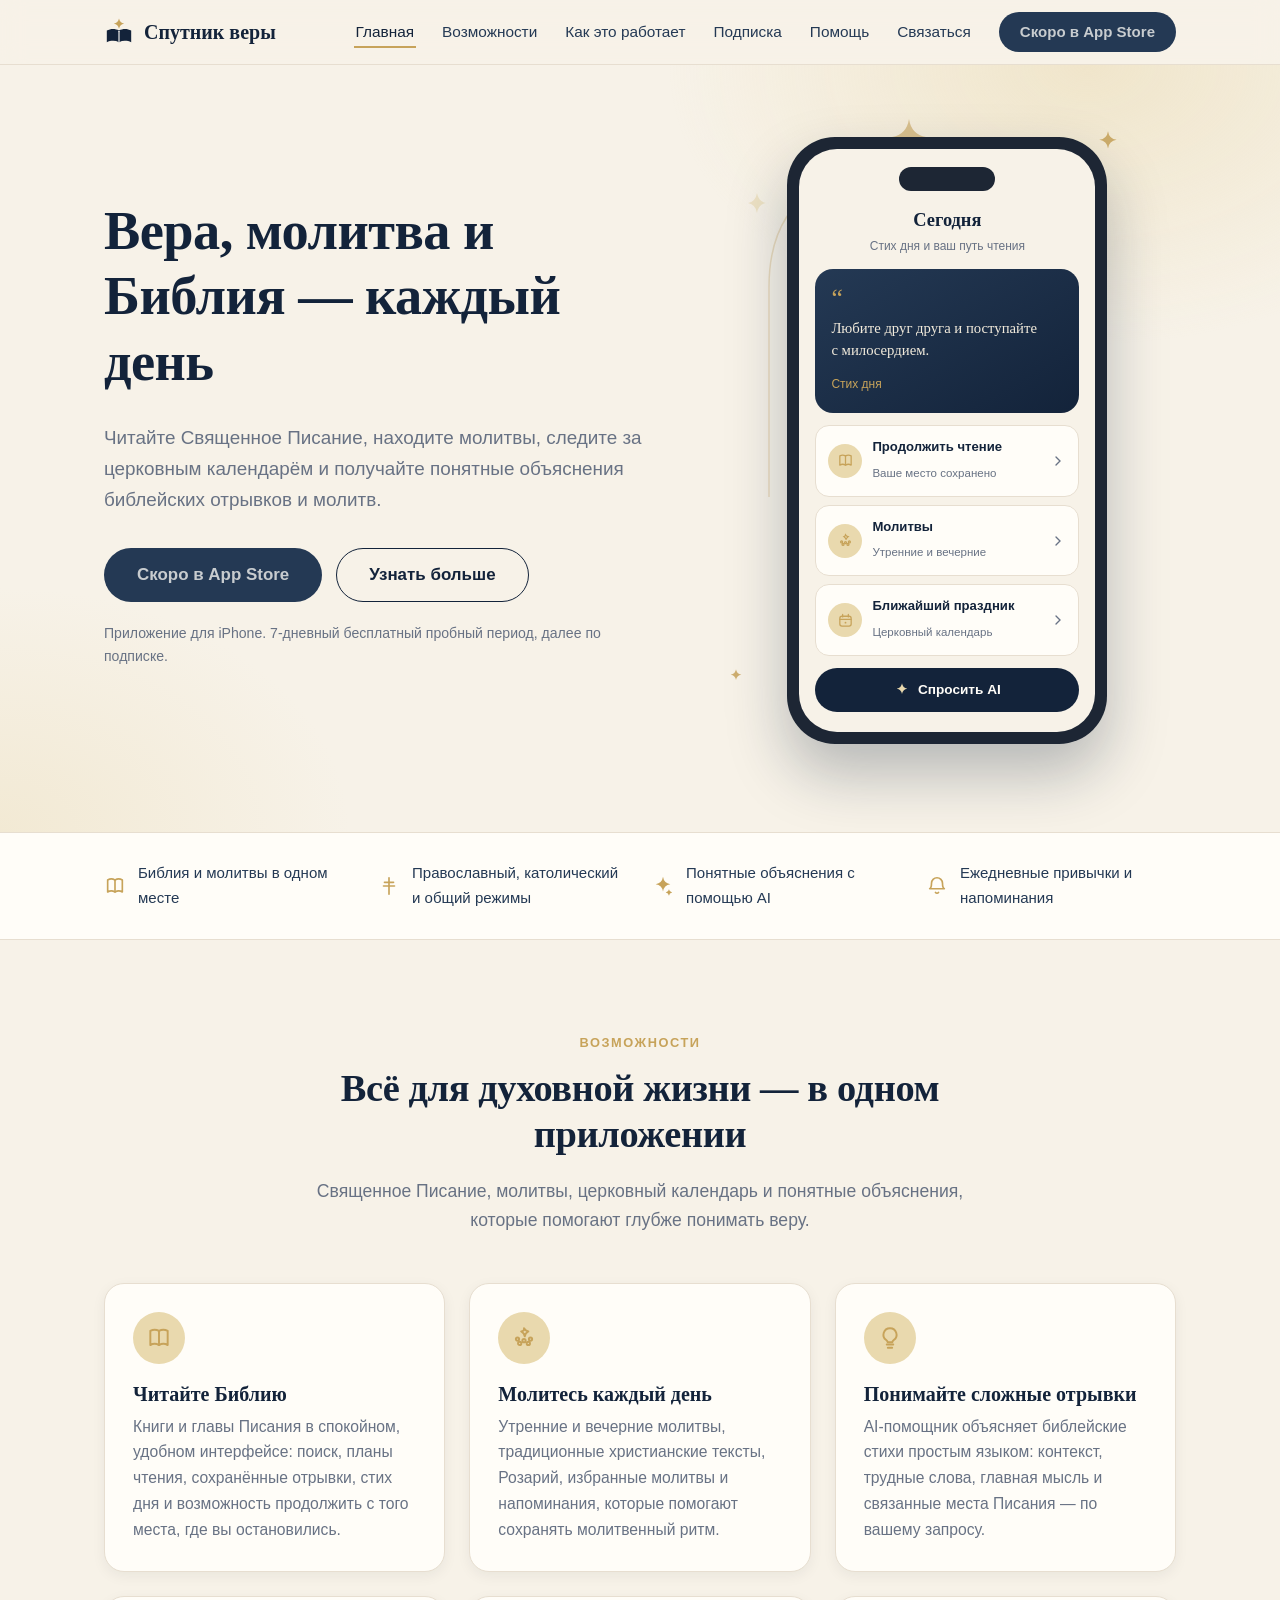
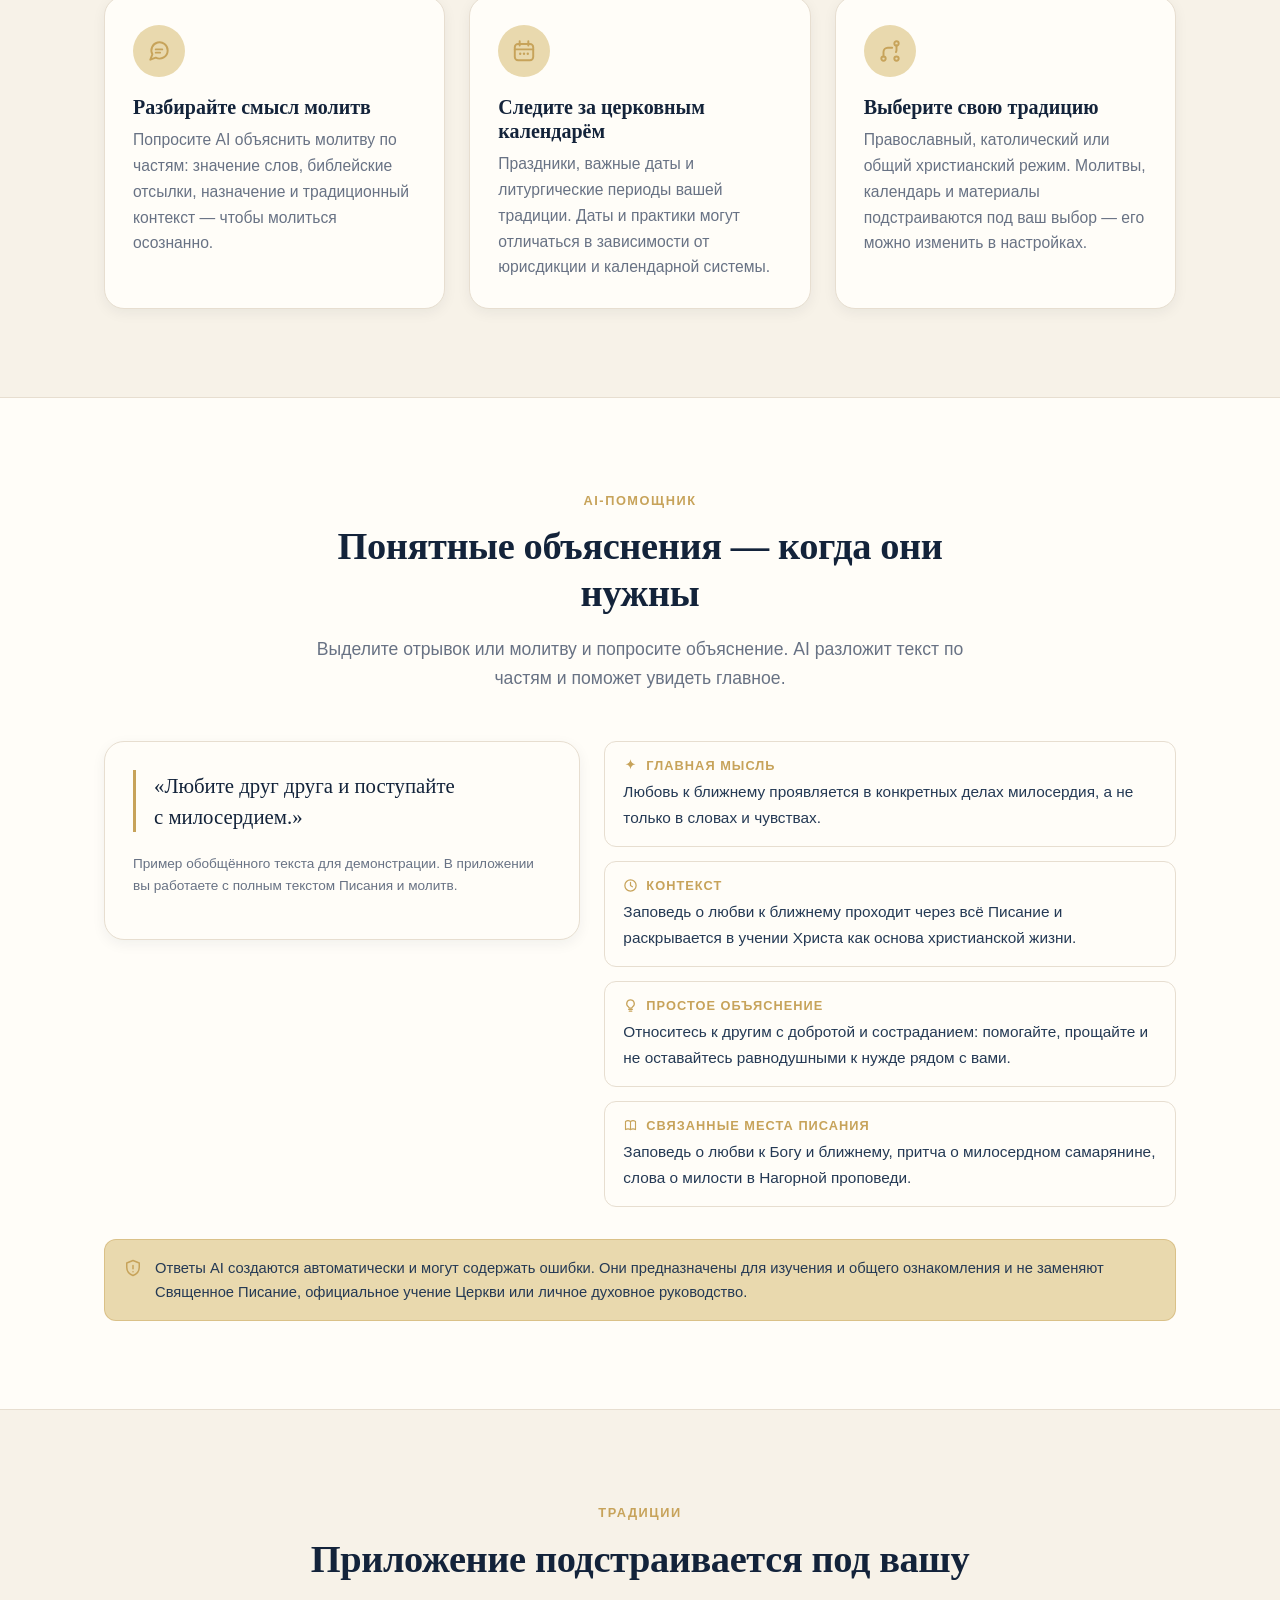
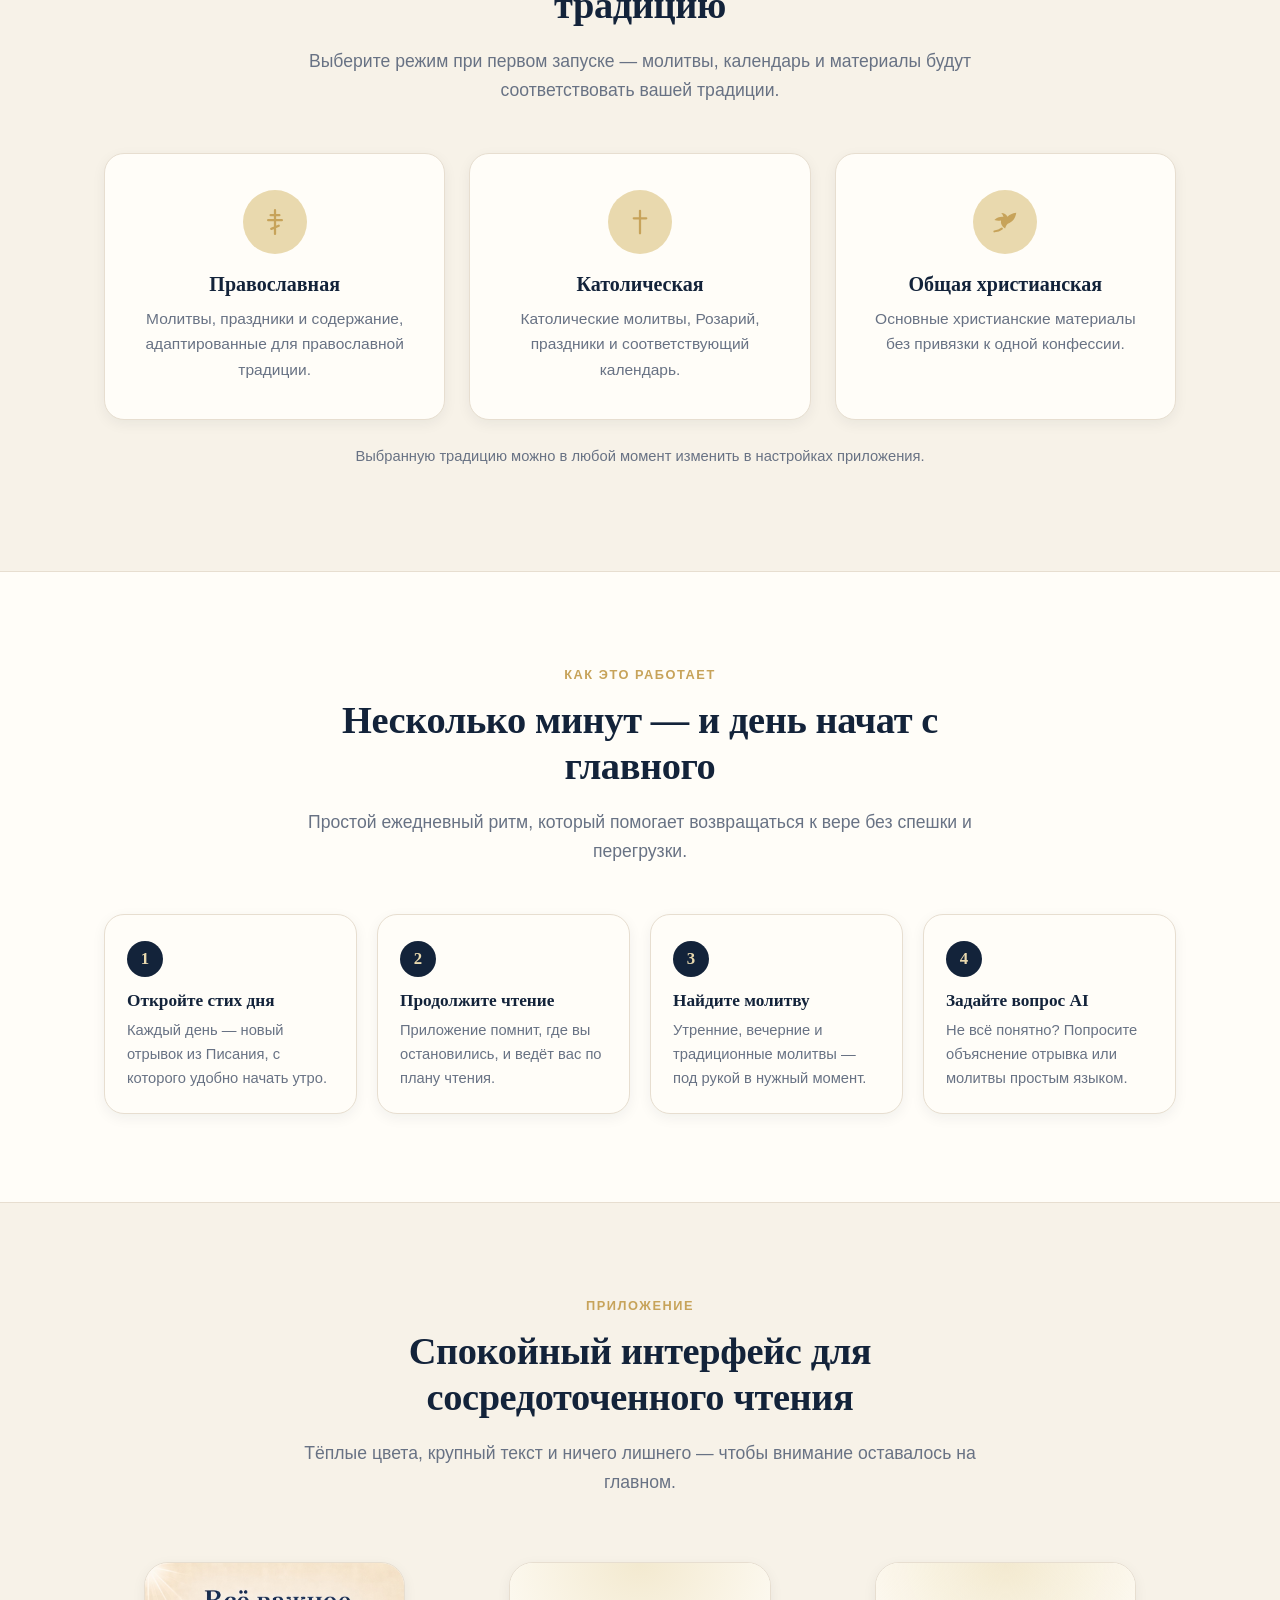
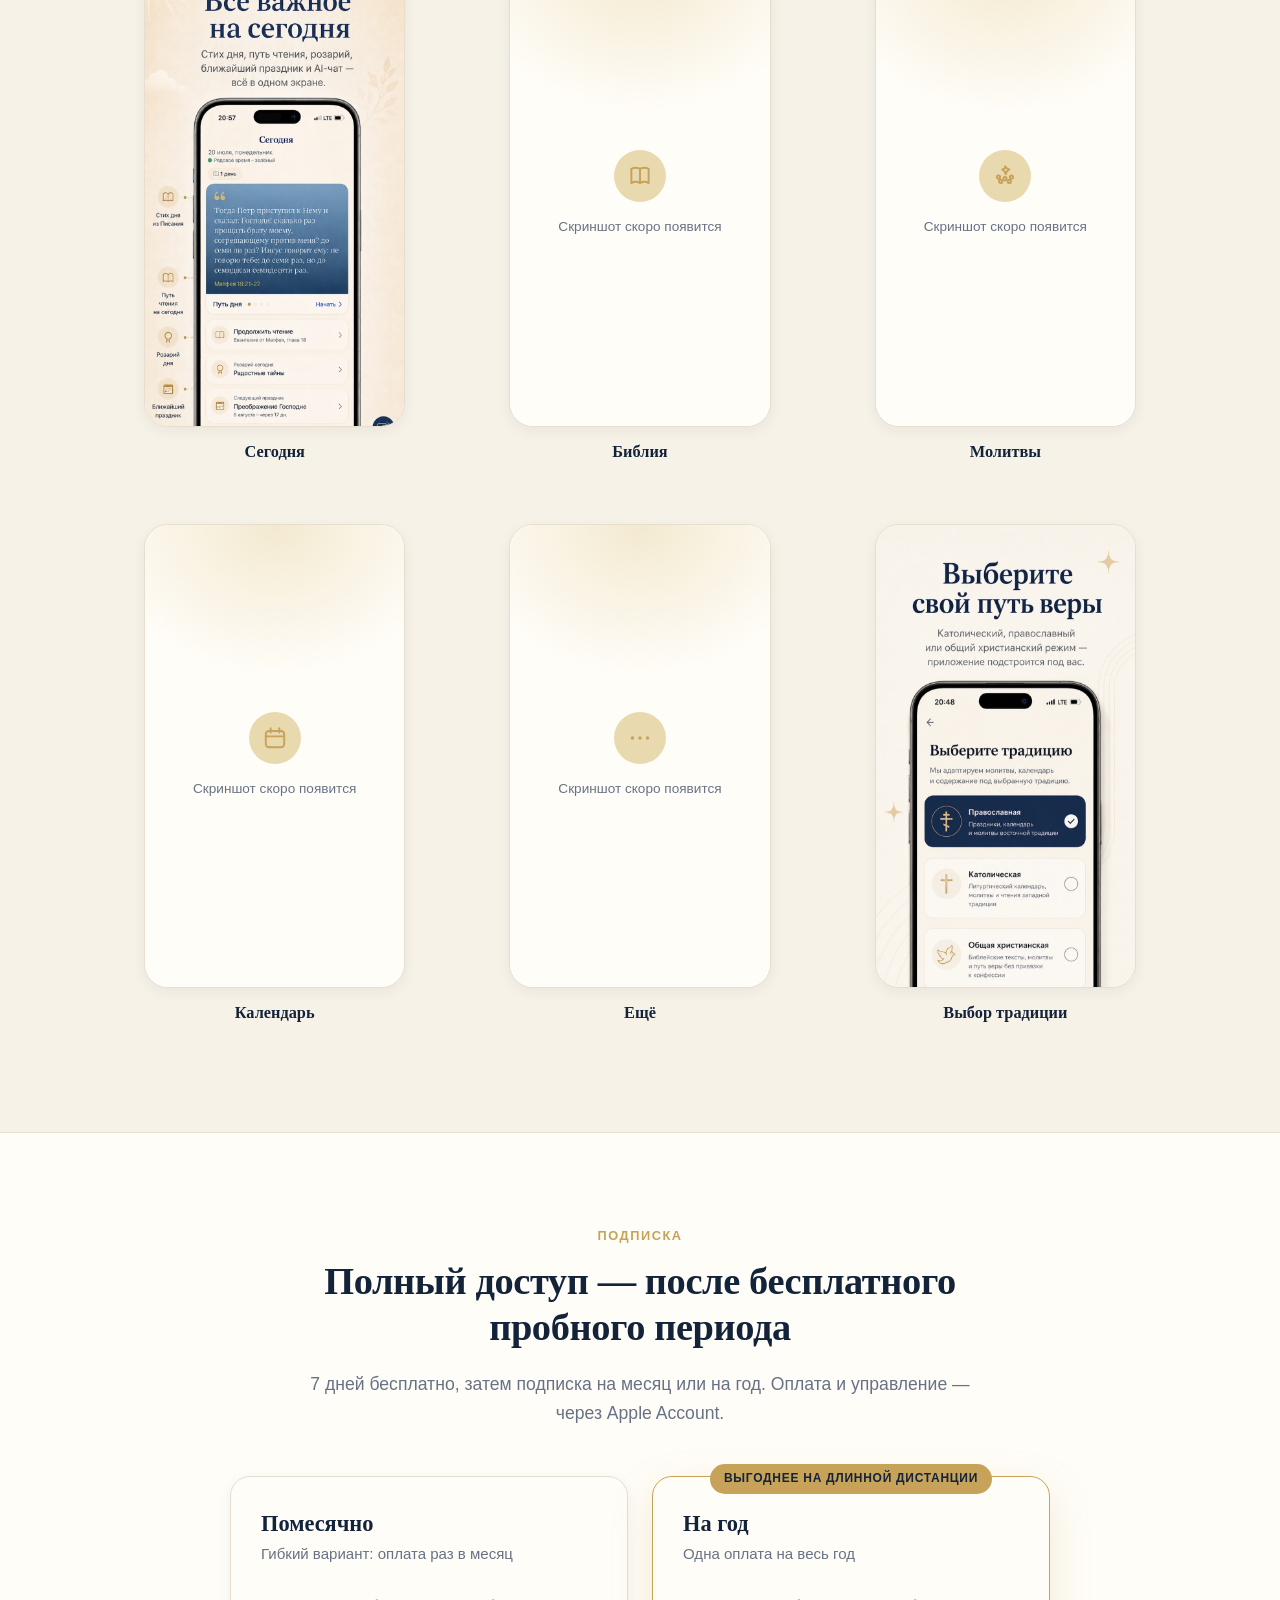
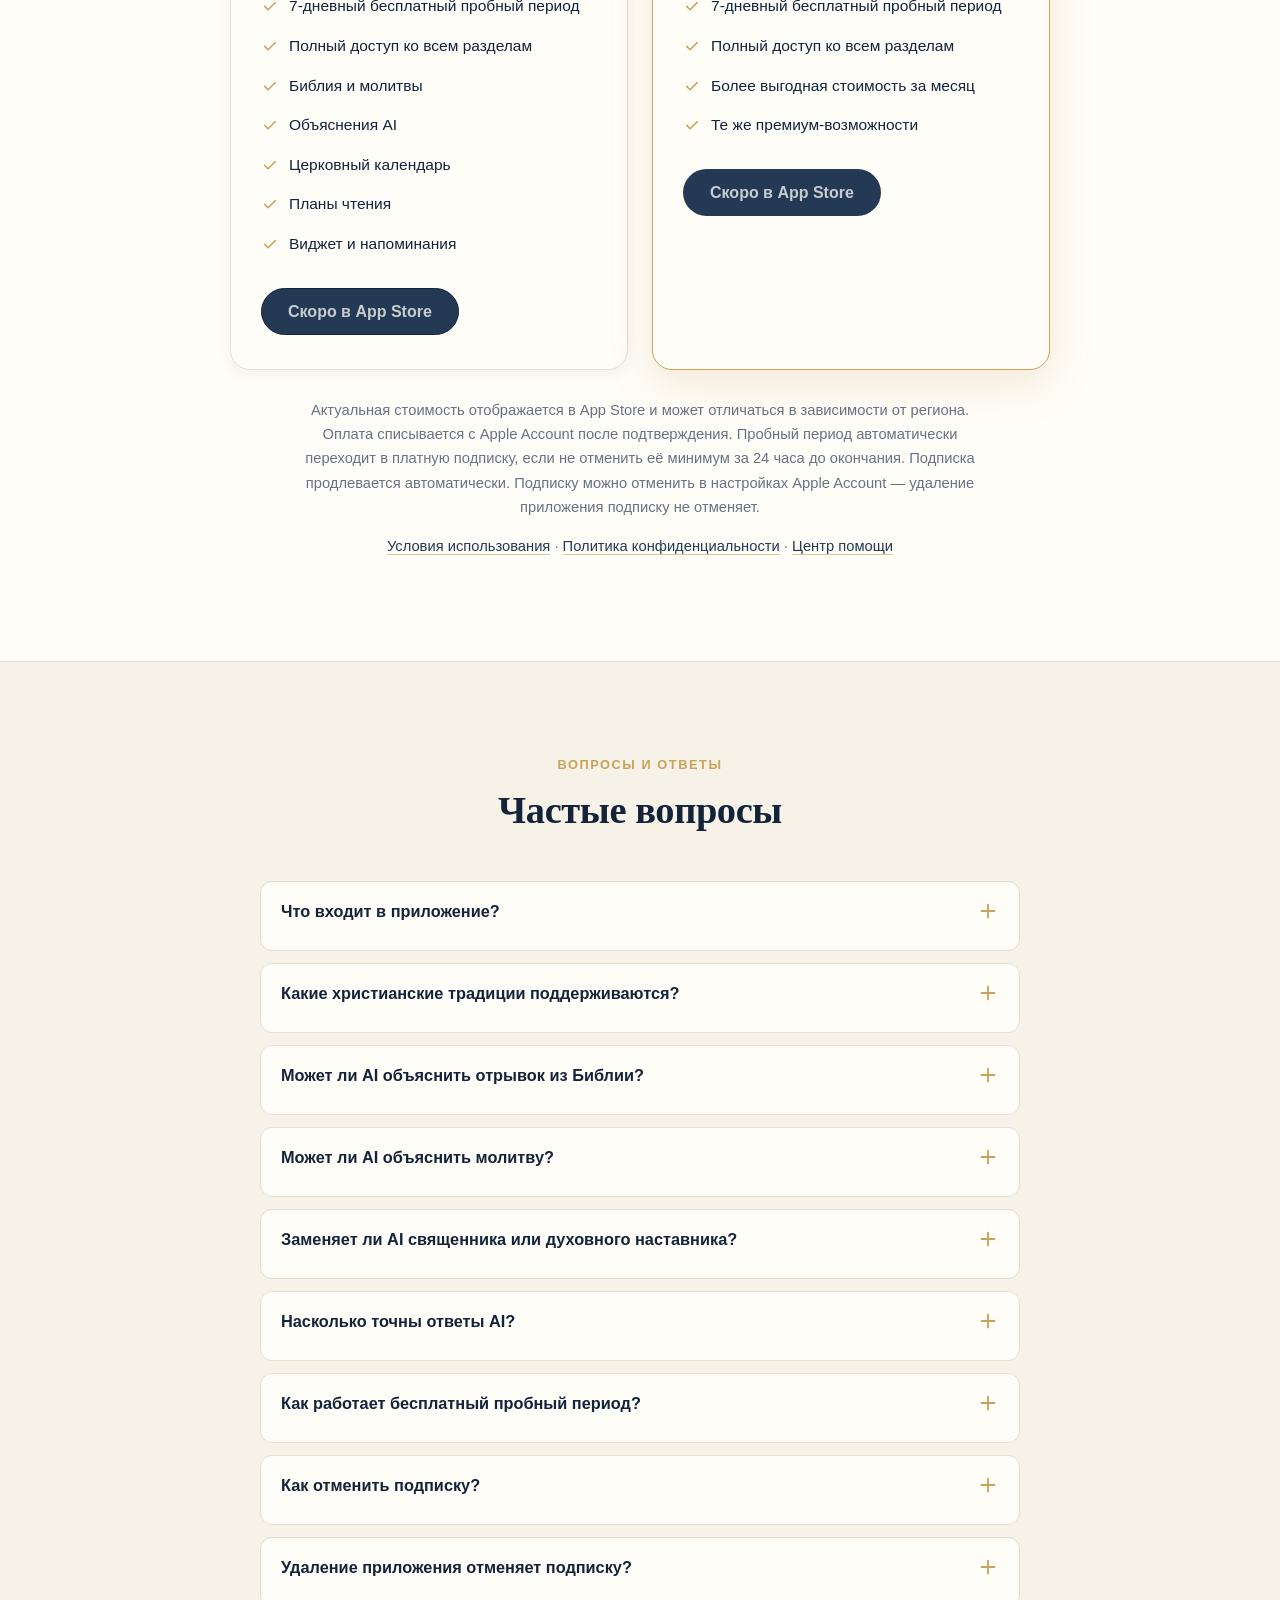
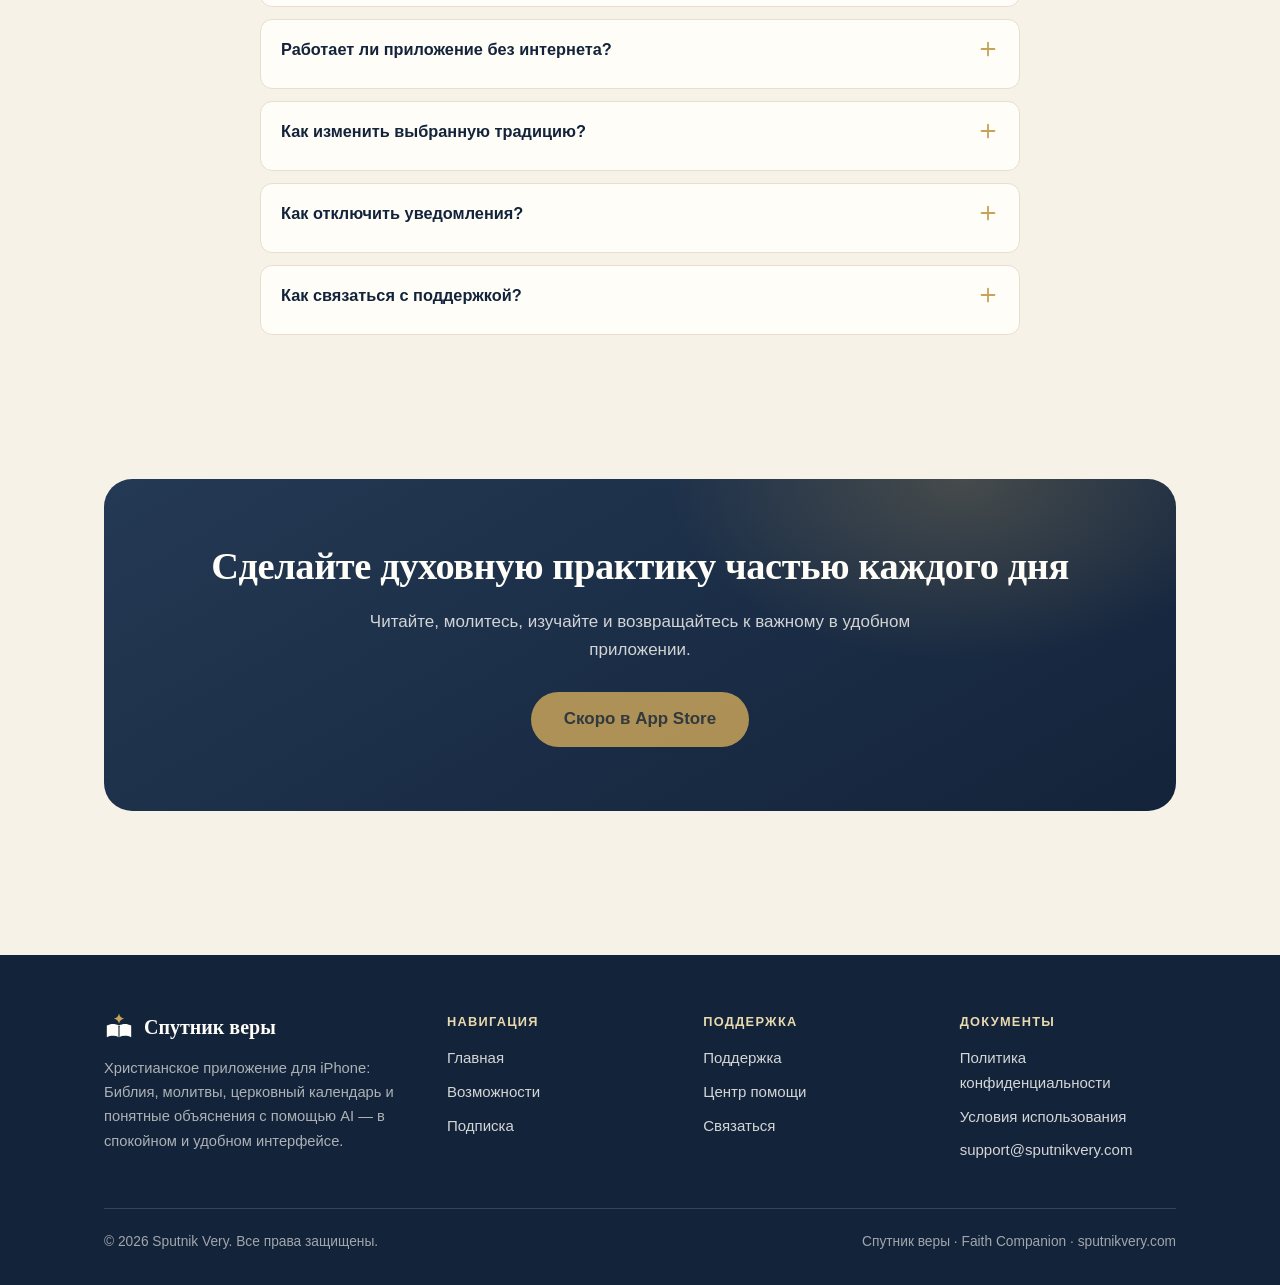
==== index.html @ 4b5a23ab "Add static marketing and support website for Спутник веры Full static site for sputnikvery.com (GitH" ====
<!DOCTYPE html>
<html lang="ru">
<head>
  <meta charset="utf-8">
  <meta name="viewport" content="width=device-width, initial-scale=1">
  <title>Спутник веры — Библия, молитвы и AI-помощник</title>
  <meta name="description" content="Читайте Библию, находите молитвы, следите за церковным календарём и получайте понятные объяснения отрывков и молитв в приложении «Спутник веры».">
  <link rel="canonical" href="https://sputnikvery.com/">
  <meta name="theme-color" content="#F7F2E8">

  <meta property="og:type" content="website">
  <meta property="og:site_name" content="Спутник веры">
  <meta property="og:locale" content="ru_RU">
  <meta property="og:title" content="Спутник веры — Библия, молитвы и AI-помощник">
  <meta property="og:description" content="Читайте Библию, находите молитвы, следите за церковным календарём и получайте понятные объяснения отрывков и молитв.">
  <meta property="og:url" content="https://sputnikvery.com/">
  <meta property="og:image" content="https://sputnikvery.com/assets/images/og-image.jpg">
  <meta name="twitter:card" content="summary_large_image">
  <meta name="twitter:title" content="Спутник веры — Библия, молитвы и AI-помощник">
  <meta name="twitter:description" content="Читайте Библию, находите молитвы, следите за церковным календарём и получайте понятные объяснения отрывков и молитв.">
  <meta name="twitter:image" content="https://sputnikvery.com/assets/images/og-image.jpg">

  <link rel="icon" href="/assets/icons/favicon.svg" type="image/svg+xml">
  <link rel="apple-touch-icon" href="/assets/icons/apple-touch-icon.png">
  <link rel="stylesheet" href="/assets/css/styles.css">

  <script type="application/ld+json">
  {
    "@context": "https://schema.org",
    "@type": "SoftwareApplication",
    "name": "Спутник веры",
    "alternateName": "Sputnik Very — Faith Companion",
    "applicationCategory": "LifestyleApplication",
    "operatingSystem": "iOS",
    "url": "https://sputnikvery.com",
    "description": "Russian Christian Bible, prayer, church calendar, and AI explanation app."
  }
  </script>
</head>
<body>
  <a class="skip-link" href="#main">Перейти к содержанию</a>

  <header class="site-header">
    <div class="container header-inner">
      <a class="brand" href="/" aria-label="Спутник веры — на главную">
        <svg viewBox="0 0 32 32" aria-hidden="true" focusable="false"><path fill="#C7A35A" d="M16 1.5 Q17 6 21.5 7 Q17 8 16 12.5 Q15 8 10.5 7 Q15 6 16 1.5 Z"/><path fill="#13233A" d="M3 14.5 C7 12.2 12 12.2 16 14.4 C20 12.2 25 12.2 29 14.5 L29 27 C25 24.9 20 24.9 16 26.8 C12 24.9 7 24.9 3 27 Z"/><path fill="none" stroke="#FFFDF8" stroke-width="1.2" stroke-linecap="round" d="M16 15.2 L16 26"/></svg>
        <span>Спутник веры</span>
      </a>
      <nav class="site-nav" id="site-nav" aria-label="Основная навигация">
        <ul>
          <li><a href="/" aria-current="page">Главная</a></li>
          <li><a href="#features">Возможности</a></li>
          <li><a href="#journey">Как это работает</a></li>
          <li><a href="#pricing">Подписка</a></li>
          <li><a href="/help/">Помощь</a></li>
          <li><a href="/contact/">Связаться</a></li>
        </ul>
        <a class="btn btn-primary" data-appstore role="link" aria-disabled="true">Скоро в App Store</a>
      </nav>
      <button class="nav-toggle" id="nav-toggle" aria-expanded="false" aria-controls="site-nav" aria-label="Открыть меню">
        <span class="bar"></span>
        <span class="bar"></span>
        <span class="bar"></span>
      </button>
    </div>
  </header>

  <main id="main">

    <!-- 1. Герой -->
    <section class="hero">
      <div class="container hero-inner">
        <div class="hero-copy">
          <h1>Вера, молитва и Библия&nbsp;— каждый день</h1>
          <p class="lead">Читайте Священное Писание, находите молитвы, следите за церковным календарём и получайте понятные объяснения библейских отрывков и молитв.</p>
          <div class="hero-actions">
            <a class="btn btn-primary btn-lg" data-appstore role="link" aria-disabled="true">Скоро в App Store</a>
            <a class="btn btn-secondary btn-lg" href="#features">Узнать больше</a>
          </div>
          <p class="hero-note">Приложение для iPhone. 7-дневный бесплатный пробный период, далее по подписке.</p>
        </div>

        <div class="hero-art">
          <img class="art-bg" src="/assets/images/app-preview.svg" alt="" aria-hidden="true">
          <svg class="sparkle" style="top: -8px; right: 12%;" viewBox="0 0 24 24" aria-hidden="true"><path fill="currentColor" d="M12 2 Q13 9 20 10 Q13 11 12 18 Q11 11 4 10 Q11 9 12 2 Z"/></svg>
          <svg class="sparkle" style="bottom: 10%; left: 2%; width: 16px; height: 16px;" viewBox="0 0 24 24" aria-hidden="true"><path fill="currentColor" d="M12 2 Q13 9 20 10 Q13 11 12 18 Q11 11 4 10 Q11 9 12 2 Z"/></svg>

          <div class="phone" role="img" aria-label="Пример главного экрана приложения: стих дня, продолжение чтения, молитвы, ближайший праздник и вопрос AI">
            <div class="phone-screen" aria-hidden="true">
              <div class="phone-notch"></div>
              <p class="app-title">Сегодня</p>
              <p class="app-date">Стих дня и ваш путь чтения</p>

              <div class="verse-card">
                <span class="quote-mark">&ldquo;</span>
                <p>Любите друг друга и поступайте с&nbsp;милосердием.</p>
                <span class="verse-ref">Стих дня</span>
              </div>

              <div class="phone-row">
                <span class="icon-disc"><svg viewBox="0 0 24 24" fill="none" stroke="currentColor" stroke-width="1.8" stroke-linecap="round" stroke-linejoin="round"><path d="M4 5.5C6.5 4 9.5 4 12 5.5c2.5-1.5 5.5-1.5 8 0v13c-2.5-1.5-5.5-1.5-8 0-2.5-1.5-5.5-1.5-8 0Z"/><path d="M12 5.5v13"/></svg></span>
                <span class="row-text"><b>Продолжить чтение</b><span>Ваше место сохранено</span></span>
                <svg class="chev" width="16" height="16" viewBox="0 0 24 24" fill="none" stroke="currentColor" stroke-width="2" stroke-linecap="round"><path d="m9 6 6 6-6 6"/></svg>
              </div>

              <div class="phone-row">
                <span class="icon-disc"><svg viewBox="0 0 24 24" fill="none" stroke="currentColor" stroke-width="1.8" stroke-linecap="round"><path d="M12 4c.8 1.6 2 2.4 3.5 2.6C14 7.8 13 9 12.8 11c-.2-2-1.2-3.2-2.7-4.4C11.6 6.4 11.4 5.6 12 4Z"/><circle cx="12" cy="15" r="1.4"/><circle cx="8.5" cy="17.5" r="1.4"/><circle cx="15.5" cy="17.5" r="1.4"/><circle cx="6.5" cy="14" r="1.4"/><circle cx="17.5" cy="14" r="1.4"/></svg></span>
                <span class="row-text"><b>Молитвы</b><span>Утренние и вечерние</span></span>
                <svg class="chev" width="16" height="16" viewBox="0 0 24 24" fill="none" stroke="currentColor" stroke-width="2" stroke-linecap="round"><path d="m9 6 6 6-6 6"/></svg>
              </div>

              <div class="phone-row">
                <span class="icon-disc"><svg viewBox="0 0 24 24" fill="none" stroke="currentColor" stroke-width="1.8" stroke-linecap="round" stroke-linejoin="round"><rect x="4" y="6" width="16" height="14" rx="3"/><path d="M8 3.5V7M16 3.5V7M4 10.5h16"/><circle cx="12" cy="15" r="1.3" fill="currentColor" stroke="none"/></svg></span>
                <span class="row-text"><b>Ближайший праздник</b><span>Церковный календарь</span></span>
                <svg class="chev" width="16" height="16" viewBox="0 0 24 24" fill="none" stroke="currentColor" stroke-width="2" stroke-linecap="round"><path d="m9 6 6 6-6 6"/></svg>
              </div>

              <div class="phone-ai-btn">
                <svg viewBox="0 0 24 24" fill="currentColor" aria-hidden="true"><path d="M12 2 Q13 9 20 10 Q13 11 12 18 Q11 11 4 10 Q11 9 12 2 Z"/></svg>
                Спросить AI
              </div>
            </div>
          </div>
        </div>
      </div>
    </section>

    <!-- 2. Полоса преимуществ -->
    <section class="benefit-bar" aria-label="Ключевые преимущества">
      <div class="container benefit-grid">
        <div class="benefit">
          <svg viewBox="0 0 24 24" fill="none" stroke="currentColor" stroke-width="1.8" stroke-linecap="round" stroke-linejoin="round" aria-hidden="true"><path d="M4 5.5C6.5 4 9.5 4 12 5.5c2.5-1.5 5.5-1.5 8 0v13c-2.5-1.5-5.5-1.5-8 0-2.5-1.5-5.5-1.5-8 0Z"/><path d="M12 5.5v13"/></svg>
          <span>Библия и молитвы в одном месте</span>
        </div>
        <div class="benefit">
          <svg viewBox="0 0 24 24" fill="none" stroke="currentColor" stroke-width="1.8" stroke-linecap="round" stroke-linejoin="round" aria-hidden="true"><path d="M12 3v18M7 8h10M6 12h12"/></svg>
          <span>Православный, католический и общий режимы</span>
        </div>
        <div class="benefit">
          <svg viewBox="0 0 24 24" fill="currentColor" aria-hidden="true"><path d="M12 2 Q13 9 20 10 Q13 11 12 18 Q11 11 4 10 Q11 9 12 2 Z"/><path d="M18.5 15.5 Q19 18.5 22 19 Q19 19.5 18.5 22.5 Q18 19.5 15 19 Q18 18.5 18.5 15.5 Z"/></svg>
          <span>Понятные объяснения с помощью AI</span>
        </div>
        <div class="benefit">
          <svg viewBox="0 0 24 24" fill="none" stroke="currentColor" stroke-width="1.8" stroke-linecap="round" stroke-linejoin="round" aria-hidden="true"><path d="M18 9a6 6 0 1 0-12 0c0 5-2 6-2 6h16s-2-1-2-6"/><path d="M10.3 19a2 2 0 0 0 3.4 0"/></svg>
          <span>Ежедневные привычки и напоминания</span>
        </div>
      </div>
    </section>

    <!-- 3. Возможности -->
    <section class="section" id="features">
      <div class="container">
        <div class="section-head">
          <span class="eyebrow">Возможности</span>
          <h2>Всё для духовной жизни — в одном приложении</h2>
          <p>Священное Писание, молитвы, церковный календарь и понятные объяснения, которые помогают глубже понимать веру.</p>
        </div>

        <div class="grid-3">
          <article class="card card-hover feature-card">
            <span class="icon-disc"><svg viewBox="0 0 24 24" fill="none" stroke="currentColor" stroke-width="1.8" stroke-linecap="round" stroke-linejoin="round" aria-hidden="true"><path d="M4 5.5C6.5 4 9.5 4 12 5.5c2.5-1.5 5.5-1.5 8 0v13c-2.5-1.5-5.5-1.5-8 0-2.5-1.5-5.5-1.5-8 0Z"/><path d="M12 5.5v13"/></svg></span>
            <h3>Читайте Библию</h3>
            <p>Книги и главы Писания в спокойном, удобном интерфейсе: поиск, планы чтения, сохранённые отрывки, стих дня и возможность продолжить с того места, где вы остановились.</p>
          </article>

          <article class="card card-hover feature-card">
            <span class="icon-disc"><svg viewBox="0 0 24 24" fill="none" stroke="currentColor" stroke-width="1.8" stroke-linecap="round" aria-hidden="true"><path d="M12 3c.9 1.8 2.2 2.7 4 3-1.8.9-3 2.2-3.3 4.5-.3-2.3-1.5-3.6-3.3-4.5 1.8-.3 3.1-1.2 2.6-3Z" stroke-linejoin="round"/><circle cx="12" cy="14.5" r="1.5"/><circle cx="8" cy="17" r="1.5"/><circle cx="16" cy="17" r="1.5"/><circle cx="6" cy="13" r="1.5"/><circle cx="18" cy="13" r="1.5"/></svg></span>
            <h3>Молитесь каждый день</h3>
            <p>Утренние и вечерние молитвы, традиционные христианские тексты, Розарий, избранные молитвы и напоминания, которые помогают сохранять молитвенный ритм.</p>
          </article>

          <article class="card card-hover feature-card">
            <span class="icon-disc"><svg viewBox="0 0 24 24" fill="none" stroke="currentColor" stroke-width="1.8" stroke-linecap="round" stroke-linejoin="round" aria-hidden="true"><path d="M9 18h6M10 21h4"/><path d="M12 3a6 6 0 0 0-3.5 10.9c.8.6 1.2 1.3 1.4 2.1h4.2c.2-.8.6-1.5 1.4-2.1A6 6 0 0 0 12 3Z"/></svg></span>
            <h3>Понимайте сложные отрывки</h3>
            <p>AI-помощник объясняет библейские стихи простым языком: контекст, трудные слова, главная мысль и связанные места Писания — по вашему запросу.</p>
          </article>

          <article class="card card-hover feature-card">
            <span class="icon-disc"><svg viewBox="0 0 24 24" fill="none" stroke="currentColor" stroke-width="1.8" stroke-linecap="round" stroke-linejoin="round" aria-hidden="true"><path d="M20 11.5a7.5 7.5 0 0 1-11 6.6L4 20l1.9-5A7.5 7.5 0 1 1 20 11.5Z"/><path d="M9 10.5h6M9 13.5h4"/></svg></span>
            <h3>Разбирайте смысл молитв</h3>
            <p>Попросите AI объяснить молитву по частям: значение слов, библейские отсылки, назначение и традиционный контекст — чтобы молиться осознанно.</p>
          </article>

          <article class="card card-hover feature-card">
            <span class="icon-disc"><svg viewBox="0 0 24 24" fill="none" stroke="currentColor" stroke-width="1.8" stroke-linecap="round" stroke-linejoin="round" aria-hidden="true"><rect x="3.5" y="5.5" width="17" height="15" rx="3"/><path d="M8 3v4M16 3v4M3.5 10.5h17"/><circle cx="8.5" cy="14.5" r="1.1" fill="currentColor" stroke="none"/><circle cx="12" cy="14.5" r="1.1" fill="currentColor" stroke="none"/><circle cx="15.5" cy="14.5" r="1.1" fill="currentColor" stroke="none"/></svg></span>
            <h3>Следите за церковным календарём</h3>
            <p>Праздники, важные даты и литургические периоды вашей традиции. Даты и практики могут отличаться в зависимости от юрисдикции и календарной системы.</p>
          </article>

          <article class="card card-hover feature-card">
            <span class="icon-disc"><svg viewBox="0 0 24 24" fill="none" stroke="currentColor" stroke-width="1.8" stroke-linecap="round" stroke-linejoin="round" aria-hidden="true"><circle cx="6" cy="19" r="2"/><circle cx="18" cy="5" r="2"/><circle cx="18" cy="19" r="2"/><path d="M6 17v-4a4 4 0 0 1 4-4h4M18 7v4a4 4 0 0 1-.5 2"/></svg></span>
            <h3>Выберите свою традицию</h3>
            <p>Православный, католический или общий христианский режим. Молитвы, календарь и материалы подстраиваются под ваш выбор — его можно изменить в настройках.</p>
          </article>
        </div>
      </div>
    </section>

    <!-- 4. Демонстрация AI -->
    <section class="section benefit-bar" id="ai">
      <div class="container">
        <div class="section-head">
          <span class="eyebrow">AI-помощник</span>
          <h2>Понятные объяснения — когда они нужны</h2>
          <p>Выделите отрывок или молитву и попросите объяснение. AI разложит текст по частям и поможет увидеть главное.</p>
        </div>

        <div class="ai-demo">
          <div class="card passage">
            <blockquote>
              <p>«Любите друг друга и&nbsp;поступайте с&nbsp;милосердием.»</p>
            </blockquote>
            <p class="passage-note">Пример обобщённого текста для демонстрации. В приложении вы работаете с полным текстом Писания и молитв.</p>
          </div>

          <div class="ai-answer" aria-label="Пример структурированного объяснения AI">
            <div class="ai-block">
              <h3><svg viewBox="0 0 24 24" fill="currentColor" aria-hidden="true"><path d="M12 2 Q13 9 20 10 Q13 11 12 18 Q11 11 4 10 Q11 9 12 2 Z"/></svg>Главная мысль</h3>
              <p>Любовь к ближнему проявляется в конкретных делах милосердия, а не только в словах и чувствах.</p>
            </div>
            <div class="ai-block">
              <h3><svg viewBox="0 0 24 24" fill="none" stroke="currentColor" stroke-width="2" stroke-linecap="round" stroke-linejoin="round" aria-hidden="true"><circle cx="12" cy="12" r="9"/><path d="M12 7v5l3 2"/></svg>Контекст</h3>
              <p>Заповедь о любви к ближнему проходит через всё Писание и раскрывается в учении Христа как основа христианской жизни.</p>
            </div>
            <div class="ai-block">
              <h3><svg viewBox="0 0 24 24" fill="none" stroke="currentColor" stroke-width="2" stroke-linecap="round" stroke-linejoin="round" aria-hidden="true"><path d="M9 18h6M10 21h4"/><path d="M12 3a6 6 0 0 0-3.5 10.9c.8.6 1.2 1.3 1.4 2.1h4.2c.2-.8.6-1.5 1.4-2.1A6 6 0 0 0 12 3Z"/></svg>Простое объяснение</h3>
              <p>Относитесь к другим с добротой и состраданием: помогайте, прощайте и не оставайтесь равнодушными к нужде рядом с вами.</p>
            </div>
            <div class="ai-block">
              <h3><svg viewBox="0 0 24 24" fill="none" stroke="currentColor" stroke-width="1.8" stroke-linecap="round" stroke-linejoin="round" aria-hidden="true"><path d="M4 5.5C6.5 4 9.5 4 12 5.5c2.5-1.5 5.5-1.5 8 0v13c-2.5-1.5-5.5-1.5-8 0-2.5-1.5-5.5-1.5-8 0Z"/><path d="M12 5.5v13"/></svg>Связанные места Писания</h3>
              <p>Заповедь о любви к Богу и ближнему, притча о милосердном самарянине, слова о милости в Нагорной проповеди.</p>
            </div>
          </div>
        </div>

        <div class="disclaimer" role="note">
          <svg viewBox="0 0 24 24" fill="none" stroke="currentColor" stroke-width="1.8" stroke-linecap="round" stroke-linejoin="round" aria-hidden="true"><path d="M12 3 4.5 6v5c0 4.7 3.2 8.3 7.5 10 4.3-1.7 7.5-5.3 7.5-10V6Z"/><path d="M12 9v4M12 16.5h.01"/></svg>
          <p>Ответы AI создаются автоматически и могут содержать ошибки. Они предназначены для изучения и общего ознакомления и не заменяют Священное Писание, официальное учение Церкви или личное духовное руководство.</p>
        </div>
      </div>
    </section>

    <!-- 5. Традиции -->
    <section class="section" id="traditions">
      <div class="container">
        <div class="section-head">
          <span class="eyebrow">Традиции</span>
          <h2>Приложение подстраивается под вашу традицию</h2>
          <p>Выберите режим при первом запуске — молитвы, календарь и материалы будут соответствовать вашей традиции.</p>
        </div>

        <div class="grid-3">
          <article class="card card-hover tradition-card">
            <span class="icon-disc"><svg viewBox="0 0 24 24" fill="none" stroke="currentColor" stroke-width="1.8" stroke-linecap="round" aria-hidden="true"><path d="M12 2.5v19M8.5 6.5h7M6.5 10.5h11M9 17.5l6-2.5"/></svg></span>
            <h3>Православная</h3>
            <p>Молитвы, праздники и содержание, адаптированные для православной традиции.</p>
          </article>

          <article class="card card-hover tradition-card">
            <span class="icon-disc"><svg viewBox="0 0 24 24" fill="none" stroke="currentColor" stroke-width="1.8" stroke-linecap="round" aria-hidden="true"><path d="M12 3v18M7 9h10"/></svg></span>
            <h3>Католическая</h3>
            <p>Католические молитвы, Розарий, праздники и соответствующий календарь.</p>
          </article>

          <article class="card card-hover tradition-card">
            <span class="icon-disc"><svg viewBox="0 0 24 24" fill="currentColor" aria-hidden="true"><path d="M21 4.5c-3.2.4-5.5 1.5-7 3.2-.9-1.9-2.7-3-5-3 .9.9 1.5 2 1.7 3.2C8 7.6 5.6 8.4 3.5 10.4c1.8.7 3.6.8 5.3.4-.4 2.7.8 5 3.3 6.3.3-1.5 1-2.8 2.1-3.8 3.8-1.4 6.2-4.3 6.8-8.8Z"/><path d="M3.5 19.5c2.4-.3 4.4-1 6-2.2" fill="none" stroke="currentColor" stroke-width="1.6" stroke-linecap="round"/></svg></span>
            <h3>Общая христианская</h3>
            <p>Основные христианские материалы без привязки к одной конфессии.</p>
          </article>
        </div>

        <p class="tradition-note">Выбранную традицию можно в любой момент изменить в настройках приложения.</p>
      </div>
    </section>

    <!-- 6. Ежедневный путь -->
    <section class="section benefit-bar" id="journey">
      <div class="container">
        <div class="section-head">
          <span class="eyebrow">Как это работает</span>
          <h2>Несколько минут — и день начат с главного</h2>
          <p>Простой ежедневный ритм, который помогает возвращаться к вере без спешки и перегрузки.</p>
        </div>

        <div class="journey">
          <div class="journey-step">
            <h3>Откройте стих дня</h3>
            <p>Каждый день — новый отрывок из Писания, с которого удобно начать утро.</p>
          </div>
          <div class="journey-step">
            <h3>Продолжите чтение</h3>
            <p>Приложение помнит, где вы остановились, и ведёт вас по плану чтения.</p>
          </div>
          <div class="journey-step">
            <h3>Найдите молитву</h3>
            <p>Утренние, вечерние и традиционные молитвы — под рукой в нужный момент.</p>
          </div>
          <div class="journey-step">
            <h3>Задайте вопрос AI</h3>
            <p>Не всё понятно? Попросите объяснение отрывка или молитвы простым языком.</p>
          </div>
        </div>
      </div>
    </section>

    <!-- 7. Скриншоты -->
    <section class="section" id="screens">
      <div class="container">
        <div class="section-head">
          <span class="eyebrow">Приложение</span>
          <h2>Спокойный интерфейс для сосредоточенного чтения</h2>
          <p>Тёплые цвета, крупный текст и ничего лишнего — чтобы внимание оставалось на главном.</p>
        </div>

        <div class="shots">
          <figure class="shot">
            <div class="shot-frame">
              <img src="/assets/screenshots/today.jpg" alt="Экран «Сегодня»: стих дня, путь чтения, розарий и ближайший праздник" loading="lazy" width="800" height="1732">
              <div class="shot-fallback" aria-hidden="true">
                <span class="icon-disc"><svg viewBox="0 0 24 24" fill="none" stroke="currentColor" stroke-width="1.8" stroke-linecap="round" stroke-linejoin="round"><circle cx="12" cy="12" r="4"/><path d="M12 2v3M12 19v3M2 12h3M19 12h3M4.9 4.9l2.1 2.1M17 17l2.1 2.1M19.1 4.9 17 7M7 17l-2.1 2.1"/></svg></span>
                <span>Скриншот скоро появится</span>
              </div>
            </div>
            <figcaption class="shot-caption">Сегодня</figcaption>
          </figure>

          <figure class="shot">
            <div class="shot-frame">
              <img src="/assets/screenshots/bible.jpg" alt="Экран «Библия»: книги и главы Священного Писания" loading="lazy">
              <div class="shot-fallback" aria-hidden="true">
                <span class="icon-disc"><svg viewBox="0 0 24 24" fill="none" stroke="currentColor" stroke-width="1.8" stroke-linecap="round" stroke-linejoin="round"><path d="M4 5.5C6.5 4 9.5 4 12 5.5c2.5-1.5 5.5-1.5 8 0v13c-2.5-1.5-5.5-1.5-8 0-2.5-1.5-5.5-1.5-8 0Z"/><path d="M12 5.5v13"/></svg></span>
                <span>Скриншот скоро появится</span>
              </div>
            </div>
            <figcaption class="shot-caption">Библия</figcaption>
          </figure>

          <figure class="shot">
            <div class="shot-frame">
              <img src="/assets/screenshots/prayers.jpg" alt="Экран «Молитвы»: библиотека молитв" loading="lazy">
              <div class="shot-fallback" aria-hidden="true">
                <span class="icon-disc"><svg viewBox="0 0 24 24" fill="none" stroke="currentColor" stroke-width="1.8" stroke-linecap="round"><path d="M12 3c.9 1.8 2.2 2.7 4 3-1.8.9-3 2.2-3.3 4.5-.3-2.3-1.5-3.6-3.3-4.5 1.8-.3 3.1-1.2 2.6-3Z" stroke-linejoin="round"/><circle cx="12" cy="14.5" r="1.5"/><circle cx="8" cy="17" r="1.5"/><circle cx="16" cy="17" r="1.5"/><circle cx="6" cy="13" r="1.5"/><circle cx="18" cy="13" r="1.5"/></svg></span>
                <span>Скриншот скоро появится</span>
              </div>
            </div>
            <figcaption class="shot-caption">Молитвы</figcaption>
          </figure>

          <figure class="shot">
            <div class="shot-frame">
              <img src="/assets/screenshots/calendar.jpg" alt="Экран «Календарь»: церковные праздники и важные даты" loading="lazy">
              <div class="shot-fallback" aria-hidden="true">
                <span class="icon-disc"><svg viewBox="0 0 24 24" fill="none" stroke="currentColor" stroke-width="1.8" stroke-linecap="round" stroke-linejoin="round"><rect x="3.5" y="5.5" width="17" height="15" rx="3"/><path d="M8 3v4M16 3v4M3.5 10.5h17"/></svg></span>
                <span>Скриншот скоро появится</span>
              </div>
            </div>
            <figcaption class="shot-caption">Календарь</figcaption>
          </figure>

          <figure class="shot">
            <div class="shot-frame">
              <img src="/assets/screenshots/more.jpg" alt="Экран «Ещё»: настройки и дополнительные разделы" loading="lazy">
              <div class="shot-fallback" aria-hidden="true">
                <span class="icon-disc"><svg viewBox="0 0 24 24" fill="none" stroke="currentColor" stroke-width="1.8" stroke-linecap="round"><circle cx="5" cy="12" r="1.6" fill="currentColor" stroke="none"/><circle cx="12" cy="12" r="1.6" fill="currentColor" stroke="none"/><circle cx="19" cy="12" r="1.6" fill="currentColor" stroke="none"/></svg></span>
                <span>Скриншот скоро появится</span>
              </div>
            </div>
            <figcaption class="shot-caption">Ещё</figcaption>
          </figure>

          <figure class="shot">
            <div class="shot-frame">
              <img src="/assets/screenshots/tradition.jpg" alt="Экран выбора традиции: православная, католическая или общая христианская" loading="lazy" width="800" height="1732">
              <div class="shot-fallback" aria-hidden="true">
                <span class="icon-disc"><svg viewBox="0 0 24 24" fill="none" stroke="currentColor" stroke-width="1.8" stroke-linecap="round" stroke-linejoin="round"><circle cx="6" cy="19" r="2"/><circle cx="18" cy="5" r="2"/><circle cx="18" cy="19" r="2"/><path d="M6 17v-4a4 4 0 0 1 4-4h4M18 7v4a4 4 0 0 1-.5 2"/></svg></span>
                <span>Скриншот скоро появится</span>
              </div>
            </div>
            <figcaption class="shot-caption">Выбор традиции</figcaption>
          </figure>
        </div>
      </div>
    </section>

    <!-- 8. Подписка -->
    <section class="section benefit-bar" id="pricing">
      <div class="container">
        <div class="section-head">
          <span class="eyebrow">Подписка</span>
          <h2>Полный доступ — после бесплатного пробного периода</h2>
          <p>7 дней бесплатно, затем подписка на месяц или на год. Оплата и управление — через Apple&nbsp;Account.</p>
        </div>

        <div class="pricing">
          <article class="card price-card">
            <h3>Помесячно</h3>
            <p class="price-sub">Гибкий вариант: оплата раз в месяц</p>
            <ul>
              <li><svg viewBox="0 0 24 24" fill="none" stroke="currentColor" stroke-width="2" stroke-linecap="round" stroke-linejoin="round" aria-hidden="true"><path d="m5 12.5 4.5 4.5L19 7.5"/></svg>7-дневный бесплатный пробный период</li>
              <li><svg viewBox="0 0 24 24" fill="none" stroke="currentColor" stroke-width="2" stroke-linecap="round" stroke-linejoin="round" aria-hidden="true"><path d="m5 12.5 4.5 4.5L19 7.5"/></svg>Полный доступ ко всем разделам</li>
              <li><svg viewBox="0 0 24 24" fill="none" stroke="currentColor" stroke-width="2" stroke-linecap="round" stroke-linejoin="round" aria-hidden="true"><path d="m5 12.5 4.5 4.5L19 7.5"/></svg>Библия и молитвы</li>
              <li><svg viewBox="0 0 24 24" fill="none" stroke="currentColor" stroke-width="2" stroke-linecap="round" stroke-linejoin="round" aria-hidden="true"><path d="m5 12.5 4.5 4.5L19 7.5"/></svg>Объяснения AI</li>
              <li><svg viewBox="0 0 24 24" fill="none" stroke="currentColor" stroke-width="2" stroke-linecap="round" stroke-linejoin="round" aria-hidden="true"><path d="m5 12.5 4.5 4.5L19 7.5"/></svg>Церковный календарь</li>
              <li><svg viewBox="0 0 24 24" fill="none" stroke="currentColor" stroke-width="2" stroke-linecap="round" stroke-linejoin="round" aria-hidden="true"><path d="m5 12.5 4.5 4.5L19 7.5"/></svg>Планы чтения</li>
              <li><svg viewBox="0 0 24 24" fill="none" stroke="currentColor" stroke-width="2" stroke-linecap="round" stroke-linejoin="round" aria-hidden="true"><path d="m5 12.5 4.5 4.5L19 7.5"/></svg>Виджет и напоминания</li>
            </ul>
            <a class="btn btn-secondary" data-appstore role="link" aria-disabled="true">Скоро в App Store</a>
          </article>

          <article class="card price-card is-featured">
            <span class="price-badge">Выгоднее на длинной дистанции</span>
            <h3>На год</h3>
            <p class="price-sub">Одна оплата на весь год</p>
            <ul>
              <li><svg viewBox="0 0 24 24" fill="none" stroke="currentColor" stroke-width="2" stroke-linecap="round" stroke-linejoin="round" aria-hidden="true"><path d="m5 12.5 4.5 4.5L19 7.5"/></svg>7-дневный бесплатный пробный период</li>
              <li><svg viewBox="0 0 24 24" fill="none" stroke="currentColor" stroke-width="2" stroke-linecap="round" stroke-linejoin="round" aria-hidden="true"><path d="m5 12.5 4.5 4.5L19 7.5"/></svg>Полный доступ ко всем разделам</li>
              <li><svg viewBox="0 0 24 24" fill="none" stroke="currentColor" stroke-width="2" stroke-linecap="round" stroke-linejoin="round" aria-hidden="true"><path d="m5 12.5 4.5 4.5L19 7.5"/></svg>Более выгодная стоимость за месяц</li>
              <li><svg viewBox="0 0 24 24" fill="none" stroke="currentColor" stroke-width="2" stroke-linecap="round" stroke-linejoin="round" aria-hidden="true"><path d="m5 12.5 4.5 4.5L19 7.5"/></svg>Те же премиум-возможности</li>
            </ul>
            <a class="btn btn-primary" data-appstore role="link" aria-disabled="true">Скоро в App Store</a>
          </article>
        </div>

        <div class="pricing-note">
          <p>Актуальная стоимость отображается в App&nbsp;Store и может отличаться в зависимости от региона. Оплата списывается с Apple&nbsp;Account после подтверждения. Пробный период автоматически переходит в платную подписку, если не отменить её минимум за 24&nbsp;часа до окончания. Подписка продлевается автоматически. Подписку можно отменить в настройках Apple&nbsp;Account — удаление приложения подписку не отменяет.</p>
          <p><a href="/terms/">Условия использования</a> · <a href="/privacy/">Политика конфиденциальности</a> · <a href="/help/">Центр помощи</a></p>
        </div>
      </div>
    </section>

    <!-- 9. FAQ -->
    <section class="section" id="faq">
      <div class="container">
        <div class="section-head">
          <span class="eyebrow">Вопросы и ответы</span>
          <h2>Частые вопросы</h2>
        </div>

        <div class="accordion">
          <div class="accordion-item">
            <h3><button class="accordion-trigger" aria-expanded="false" aria-controls="faq-1">Что входит в приложение?<svg class="acc-icon" viewBox="0 0 24 24" fill="none" stroke="currentColor" stroke-width="2" stroke-linecap="round" aria-hidden="true"><path d="M12 5v14M5 12h14"/></svg></button></h3>
            <div class="accordion-panel" id="faq-1" hidden>
              <p>Библия с планами чтения и поиском, библиотека молитв, церковный календарь, AI-помощник для объяснения отрывков и молитв, стих дня, виджет для iPhone и напоминания. Все разделы доступны по подписке после 7-дневного бесплатного пробного периода.</p>
            </div>
          </div>

          <div class="accordion-item">
            <h3><button class="accordion-trigger" aria-expanded="false" aria-controls="faq-2">Какие христианские традиции поддерживаются?<svg class="acc-icon" viewBox="0 0 24 24" fill="none" stroke="currentColor" stroke-width="2" stroke-linecap="round" aria-hidden="true"><path d="M12 5v14M5 12h14"/></svg></button></h3>
            <div class="accordion-panel" id="faq-2" hidden>
              <p>Православная традиция, Католическая традиция и Общая христианская традиция. Выбранный режим влияет на молитвы, церковный календарь, праздники и материалы внутри приложения. Изменить выбор можно в настройках.</p>
            </div>
          </div>

          <div class="accordion-item">
            <h3><button class="accordion-trigger" aria-expanded="false" aria-controls="faq-3">Может ли AI объяснить отрывок из Библии?<svg class="acc-icon" viewBox="0 0 24 24" fill="none" stroke="currentColor" stroke-width="2" stroke-linecap="round" aria-hidden="true"><path d="M12 5v14M5 12h14"/></svg></button></h3>
            <div class="accordion-panel" id="faq-3" hidden>
              <p>Да. AI-помощник может пересказать стих простым языком, разобрать длинный отрывок по частям, объяснить трудные слова, имена и события, дать исторический и библейский контекст, выделить главные темы и подсказать связанные места Писания.</p>
            </div>
          </div>

          <div class="accordion-item">
            <h3><button class="accordion-trigger" aria-expanded="false" aria-controls="faq-4">Может ли AI объяснить молитву?<svg class="acc-icon" viewBox="0 0 24 24" fill="none" stroke="currentColor" stroke-width="2" stroke-linecap="round" aria-hidden="true"><path d="M12 5v14M5 12h14"/></svg></button></h3>
            <div class="accordion-panel" id="faq-4" hidden>
              <p>Да. AI может объяснить смысл молитвы, разобрать её по частям, прояснить устаревшие или сложные выражения, указать библейские отсылки и рассказать о назначении и традиционном контексте молитвы. AI не создаёт официальных церковных толкований.</p>
            </div>
          </div>

          <div class="accordion-item">
            <h3><button class="accordion-trigger" aria-expanded="false" aria-controls="faq-5">Заменяет ли AI священника или духовного наставника?<svg class="acc-icon" viewBox="0 0 24 24" fill="none" stroke="currentColor" stroke-width="2" stroke-linecap="round" aria-hidden="true"><path d="M12 5v14M5 12h14"/></svg></button></h3>
            <div class="accordion-panel" id="faq-5" hidden>
              <p>Нет. AI-помощник — это инструмент для изучения и общего ознакомления. Он не заменяет священника, пастора, духовного наставника, церковь, официальное учение Церкви и личное изучение Священного Писания.</p>
            </div>
          </div>

          <div class="accordion-item">
            <h3><button class="accordion-trigger" aria-expanded="false" aria-controls="faq-6">Насколько точны ответы AI?<svg class="acc-icon" viewBox="0 0 24 24" fill="none" stroke="currentColor" stroke-width="2" stroke-linecap="round" aria-hidden="true"><path d="M12 5v14M5 12h14"/></svg></button></h3>
            <div class="accordion-panel" id="faq-6" hidden>
              <p>Ответы AI создаются автоматически и могут содержать ошибки. Они предназначены для изучения и общего ознакомления и не заменяют Священное Писание, официальное учение Церкви или личное духовное руководство. Важные вопросы веры стоит обсуждать со священником или духовным наставником.</p>
            </div>
          </div>

          <div class="accordion-item">
            <h3><button class="accordion-trigger" aria-expanded="false" aria-controls="faq-7">Как работает бесплатный пробный период?<svg class="acc-icon" viewBox="0 0 24 24" fill="none" stroke="currentColor" stroke-width="2" stroke-linecap="round" aria-hidden="true"><path d="M12 5v14M5 12h14"/></svg></button></h3>
            <div class="accordion-panel" id="faq-7" hidden>
              <p>После оформления подписки первые 7 дней бесплатны, и всё это время доступны все возможности приложения. Если не отменить подписку минимум за 24 часа до конца пробного периода, она автоматически становится платной, и оплата списывается с Apple&nbsp;Account.</p>
            </div>
          </div>

          <div class="accordion-item">
            <h3><button class="accordion-trigger" aria-expanded="false" aria-controls="faq-8">Как отменить подписку?<svg class="acc-icon" viewBox="0 0 24 24" fill="none" stroke="currentColor" stroke-width="2" stroke-linecap="round" aria-hidden="true"><path d="M12 5v14M5 12h14"/></svg></button></h3>
            <div class="accordion-panel" id="faq-8" hidden>
              <p>Откройте на iPhone: Настройки → ваше имя (Apple&nbsp;Account) → Подписки → «Спутник веры» → Отменить подписку. Точные названия пунктов могут немного отличаться в зависимости от версии и языка iOS. Подробнее — в <a href="/help/">центре помощи</a>.</p>
            </div>
          </div>

          <div class="accordion-item">
            <h3><button class="accordion-trigger" aria-expanded="false" aria-controls="faq-9">Удаление приложения отменяет подписку?<svg class="acc-icon" viewBox="0 0 24 24" fill="none" stroke="currentColor" stroke-width="2" stroke-linecap="round" aria-hidden="true"><path d="M12 5v14M5 12h14"/></svg></button></h3>
            <div class="accordion-panel" id="faq-9" hidden>
              <p>Нет. Удаление приложения не отменяет подписку — она продолжит продлеваться. Отменить подписку можно только в настройках Apple&nbsp;Account в разделе «Подписки».</p>
            </div>
          </div>

          <div class="accordion-item">
            <h3><button class="accordion-trigger" aria-expanded="false" aria-controls="faq-10">Работает ли приложение без интернета?<svg class="acc-icon" viewBox="0 0 24 24" fill="none" stroke="currentColor" stroke-width="2" stroke-linecap="round" aria-hidden="true"><path d="M12 5v14M5 12h14"/></svg></button></h3>
            <div class="accordion-panel" id="faq-10" hidden>
              <p>Некоторые функции, сохранённые материалы или локальные разделы могут быть доступны без подключения, однако AI и отдельный обновляемый контент требуют интернета.</p>
            </div>
          </div>

          <div class="accordion-item">
            <h3><button class="accordion-trigger" aria-expanded="false" aria-controls="faq-11">Как изменить выбранную традицию?<svg class="acc-icon" viewBox="0 0 24 24" fill="none" stroke="currentColor" stroke-width="2" stroke-linecap="round" aria-hidden="true"><path d="M12 5v14M5 12h14"/></svg></button></h3>
            <div class="accordion-panel" id="faq-11" hidden>
              <p>Откройте настройки приложения и выберите пункт, связанный с традицией. После смены режима молитвы, календарь и материалы обновятся в соответствии с новым выбором.</p>
            </div>
          </div>

          <div class="accordion-item">
            <h3><button class="accordion-trigger" aria-expanded="false" aria-controls="faq-12">Как отключить уведомления?<svg class="acc-icon" viewBox="0 0 24 24" fill="none" stroke="currentColor" stroke-width="2" stroke-linecap="round" aria-hidden="true"><path d="M12 5v14M5 12h14"/></svg></button></h3>
            <div class="accordion-panel" id="faq-12" hidden>
              <p>Напоминания можно отключить в настройках самого приложения или в настройках iPhone: Настройки → Уведомления → «Спутник веры». Уведомления отправляются только с вашего разрешения.</p>
            </div>
          </div>

          <div class="accordion-item">
            <h3><button class="accordion-trigger" aria-expanded="false" aria-controls="faq-13">Как связаться с поддержкой?<svg class="acc-icon" viewBox="0 0 24 24" fill="none" stroke="currentColor" stroke-width="2" stroke-linecap="round" aria-hidden="true"><path d="M12 5v14M5 12h14"/></svg></button></h3>
            <div class="accordion-panel" id="faq-13" hidden>
              <p>Напишите нам на <a href="mailto:support@sputnikvery.com" data-support-email>support@sputnikvery.com</a> или воспользуйтесь страницами <a href="/support/">поддержки</a> и <a href="/contact/">контактов</a>. Мы стараемся отвечать в течение нескольких рабочих дней.</p>
            </div>
          </div>
        </div>
      </div>
    </section>

    <!-- 10. Финальный призыв -->
    <section class="section-tight">
      <div class="container">
        <div class="cta-band">
          <h2>Сделайте духовную практику частью каждого дня</h2>
          <p>Читайте, молитесь, изучайте и возвращайтесь к важному в удобном приложении.</p>
          <a class="btn btn-primary btn-lg" data-appstore role="link" aria-disabled="true">Скоро в App Store</a>
        </div>
      </div>
    </section>

  </main>

  <!-- 11. Подвал -->
  <footer class="site-footer">
    <div class="container">
      <div class="footer-grid">
        <div class="footer-brand">
          <a class="brand" href="/" aria-label="Спутник веры — на главную">
            <svg viewBox="0 0 32 32" aria-hidden="true" focusable="false"><path fill="#C7A35A" d="M16 1.5 Q17 6 21.5 7 Q17 8 16 12.5 Q15 8 10.5 7 Q15 6 16 1.5 Z"/><path fill="#FFFDF8" d="M3 14.5 C7 12.2 12 12.2 16 14.4 C20 12.2 25 12.2 29 14.5 L29 27 C25 24.9 20 24.9 16 26.8 C12 24.9 7 24.9 3 27 Z"/><path fill="none" stroke="#13233A" stroke-width="1.2" stroke-linecap="round" d="M16 15.2 L16 26"/></svg>
            <span>Спутник веры</span>
          </a>
          <p>Христианское приложение для iPhone: Библия, молитвы, церковный календарь и понятные объяснения с помощью AI — в спокойном и удобном интерфейсе.</p>
        </div>

        <nav aria-label="Навигация по сайту">
          <p class="footer-title">Навигация</p>
          <ul>
            <li><a href="/">Главная</a></li>
            <li><a href="/#features">Возможности</a></li>
            <li><a href="/#pricing">Подписка</a></li>
          </ul>
        </nav>

        <nav aria-label="Поддержка">
          <p class="footer-title">Поддержка</p>
          <ul>
            <li><a href="/support/">Поддержка</a></li>
            <li><a href="/help/">Центр помощи</a></li>
            <li><a href="/contact/">Связаться</a></li>
          </ul>
        </nav>

        <nav aria-label="Документы">
          <p class="footer-title">Документы</p>
          <ul>
            <li><a href="/privacy/">Политика конфиденциальности</a></li>
            <li><a href="/terms/">Условия использования</a></li>
            <li><a href="mailto:support@sputnikvery.com" data-support-email>support@sputnikvery.com</a></li>
          </ul>
        </nav>
      </div>

      <div class="footer-bottom">
        <span>© <span data-year>2026</span> Sputnik Very. Все права защищены.</span>
        <span>Спутник веры · Faith Companion · sputnikvery.com</span>
      </div>
    </div>
  </footer>

  <script src="/assets/js/main.js"></script>
</body>
</html>
---- assets/css/styles.css ----
/* ============================================================
   Спутник веры — sputnikvery.com
   Единый файл стилей. Без внешних шрифтов и зависимостей.
   ============================================================ */

:root {
  --bg: #F7F2E8;
  --navy: #13233A;
  --navy-2: #243954;
  --gold: #C7A35A;
  --gold-soft: #E9D9AE;
  --card: #FFFDF8;
  --muted: #687284;
  --border: #E7DED0;

  --font-sans: -apple-system, BlinkMacSystemFont, "Segoe UI", Arial, sans-serif;
  --font-serif: "New York", ui-serif, Georgia, "Times New Roman", serif;

  --radius: 20px;
  --radius-sm: 12px;
  --shadow: 0 10px 30px rgba(19, 35, 58, 0.08);
  --shadow-soft: 0 4px 14px rgba(19, 35, 58, 0.06);
  --header-h: 64px;
}

/* ---------- База ---------- */

*,
*::before,
*::after {
  box-sizing: border-box;
}

html {
  scroll-behavior: smooth;
  -webkit-text-size-adjust: 100%;
}

@media (prefers-reduced-motion: reduce) {
  html {
    scroll-behavior: auto;
  }
  *,
  *::before,
  *::after {
    animation-duration: 0.01ms !important;
    animation-iteration-count: 1 !important;
    transition-duration: 0.01ms !important;
  }
}

body {
  margin: 0;
  font-family: var(--font-sans);
  font-size: 17px;
  line-height: 1.65;
  color: var(--navy);
  background: var(--bg);
  overflow-x: clip;
}

h1, h2, h3, h4 {
  font-family: var(--font-serif);
  font-weight: 600;
  line-height: 1.2;
  color: var(--navy);
  margin: 0 0 0.5em;
  overflow-wrap: break-word;
}

h1 { font-size: clamp(2.1rem, 5.5vw, 3.4rem); letter-spacing: -0.01em; }
h2 { font-size: clamp(1.7rem, 3.6vw, 2.4rem); letter-spacing: -0.01em; }
h3 { font-size: 1.25rem; }
h4 { font-size: 1.05rem; }

p {
  margin: 0 0 1em;
}

a {
  color: var(--navy-2);
  text-decoration-color: rgba(199, 163, 90, 0.6);
  text-underline-offset: 3px;
}

a:hover {
  color: var(--navy);
  text-decoration-color: var(--gold);
}

img, svg {
  max-width: 100%;
  height: auto;
}

ul, ol {
  padding-left: 1.3em;
  margin: 0 0 1em;
}

:focus-visible {
  outline: 3px solid var(--gold);
  outline-offset: 2px;
  border-radius: 4px;
}

::selection {
  background: var(--gold-soft);
  color: var(--navy);
}

[id] {
  scroll-margin-top: calc(var(--header-h) + 16px);
}

/* ---------- Утилиты ---------- */

.container {
  width: 100%;
  max-width: 1120px;
  margin-inline: auto;
  padding-inline: 24px;
}

.section {
  padding-block: 88px;
}

.section-tight {
  padding-block: 56px;
}

.section-head {
  max-width: 680px;
  margin: 0 auto 48px;
  text-align: center;
}

.section-head p {
  color: var(--muted);
  font-size: 1.1rem;
}

.eyebrow {
  display: inline-block;
  font-family: var(--font-sans);
  font-size: 0.8rem;
  font-weight: 600;
  letter-spacing: 0.12em;
  text-transform: uppercase;
  color: var(--gold);
  margin-bottom: 12px;
}

.muted {
  color: var(--muted);
}

.small {
  font-size: 0.9rem;
}

.skip-link {
  position: absolute;
  left: 16px;
  top: -60px;
  z-index: 100;
  background: var(--navy);
  color: #fff;
  padding: 10px 18px;
  border-radius: 0 0 10px 10px;
  text-decoration: none;
  transition: top 0.2s ease;
}

.skip-link:focus {
  top: 0;
  color: #fff;
}

/* ---------- Кнопки ---------- */

.btn {
  display: inline-flex;
  align-items: center;
  justify-content: center;
  gap: 8px;
  padding: 13px 26px;
  border-radius: 999px;
  border: 1.5px solid transparent;
  font-family: var(--font-sans);
  font-size: 1rem;
  font-weight: 600;
  line-height: 1.2;
  text-decoration: none;
  cursor: pointer;
  transition: transform 0.18s ease, box-shadow 0.18s ease, background-color 0.18s ease, color 0.18s ease;
}

.btn-primary {
  background: var(--navy);
  color: #FFFDF8;
  box-shadow: var(--shadow-soft);
}

.btn-primary:hover {
  background: var(--navy-2);
  color: #fff;
  transform: translateY(-2px);
  box-shadow: var(--shadow);
}

.btn-secondary {
  background: transparent;
  color: var(--navy);
  border-color: var(--navy);
}

.btn-secondary:hover {
  background: rgba(19, 35, 58, 0.05);
  transform: translateY(-2px);
}

.btn-gold {
  background: var(--gold);
  color: var(--navy);
}

.btn-gold:hover {
  background: #b8934c;
  transform: translateY(-2px);
}

.btn[aria-disabled="true"] {
  background: var(--navy-2);
  color: rgba(255, 253, 248, 0.75);
  cursor: default;
  box-shadow: none;
}

.btn[aria-disabled="true"]:hover {
  transform: none;
  background: var(--navy-2);
}

.btn-lg {
  padding: 16px 32px;
  font-size: 1.06rem;
}

/* ---------- Карточки ---------- */

.card {
  background: var(--card);
  border: 1px solid var(--border);
  border-radius: var(--radius);
  padding: 28px;
  box-shadow: var(--shadow-soft);
  transition: transform 0.2s ease, box-shadow 0.2s ease;
}

.card-hover:hover {
  transform: translateY(-4px);
  box-shadow: var(--shadow);
}

.icon-disc {
  display: inline-flex;
  align-items: center;
  justify-content: center;
  width: 52px;
  height: 52px;
  border-radius: 50%;
  background: var(--gold-soft);
  color: var(--gold);
  margin-bottom: 18px;
  flex-shrink: 0;
}

.icon-disc svg {
  width: 26px;
  height: 26px;
}

/* ---------- Шапка ---------- */

.site-header {
  position: sticky;
  top: 0;
  z-index: 50;
  background: rgba(247, 242, 232, 0.88);
  -webkit-backdrop-filter: blur(12px);
  backdrop-filter: blur(12px);
  border-bottom: 1px solid var(--border);
}

.header-inner {
  display: flex;
  align-items: center;
  justify-content: space-between;
  gap: 20px;
  min-height: var(--header-h);
}

.brand {
  display: inline-flex;
  align-items: center;
  gap: 10px;
  font-family: var(--font-serif);
  font-size: 1.25rem;
  font-weight: 600;
  color: var(--navy);
  text-decoration: none;
  white-space: nowrap;
}

.brand svg {
  width: 30px;
  height: 30px;
  flex-shrink: 0;
}

.site-nav {
  display: flex;
  align-items: center;
  gap: 26px;
}

.site-nav ul {
  display: flex;
  align-items: center;
  gap: 24px;
  list-style: none;
  margin: 0;
  padding: 0;
}

.site-nav ul a {
  font-size: 0.96rem;
  font-weight: 500;
  color: var(--navy-2);
  text-decoration: none;
  padding: 6px 2px;
  border-bottom: 2px solid transparent;
  transition: color 0.15s ease, border-color 0.15s ease;
}

.site-nav ul a:hover,
.site-nav ul a[aria-current="page"] {
  color: var(--navy);
  border-bottom-color: var(--gold);
}

.site-nav .btn {
  padding: 10px 20px;
  font-size: 0.94rem;
}

.nav-toggle {
  display: none;
  flex-direction: column;
  justify-content: center;
  gap: 5px;
  width: 44px;
  height: 44px;
  padding: 10px;
  background: transparent;
  border: 1px solid var(--border);
  border-radius: var(--radius-sm);
  cursor: pointer;
}

.nav-toggle .bar {
  display: block;
  width: 100%;
  height: 2px;
  border-radius: 2px;
  background: var(--navy);
  transition: transform 0.2s ease, opacity 0.2s ease;
}

.nav-toggle[aria-expanded="true"] .bar:nth-child(1) {
  transform: translateY(7px) rotate(45deg);
}

.nav-toggle[aria-expanded="true"] .bar:nth-child(2) {
  opacity: 0;
}

.nav-toggle[aria-expanded="true"] .bar:nth-child(3) {
  transform: translateY(-7px) rotate(-45deg);
}

/* ---------- Герой ---------- */

.hero {
  position: relative;
  padding-block: 72px 88px;
  overflow: clip;
}

.hero::before {
  content: "";
  position: absolute;
  inset: 0;
  background:
    radial-gradient(600px 400px at 85% 0%, rgba(233, 217, 174, 0.5), transparent 70%),
    radial-gradient(500px 350px at 0% 100%, rgba(233, 217, 174, 0.35), transparent 70%);
  pointer-events: none;
}

.hero-inner {
  position: relative;
  display: grid;
  grid-template-columns: 1.1fr 0.9fr;
  gap: 56px;
  align-items: center;
}

.hero-copy p.lead {
  font-size: 1.18rem;
  color: var(--muted);
  max-width: 34em;
  margin-bottom: 32px;
}

.hero-actions {
  display: flex;
  flex-wrap: wrap;
  gap: 14px;
  margin-bottom: 20px;
}

.hero-note {
  font-size: 0.88rem;
  color: var(--muted);
}

.hero-art {
  position: relative;
  display: flex;
  justify-content: center;
}

.hero-art > .art-bg {
  position: absolute;
  inset: -40px -20px auto;
  z-index: 0;
  opacity: 0.6;
  pointer-events: none;
}

/* Сияние-звёздочка (декор) */
.sparkle {
  position: absolute;
  width: 26px;
  height: 26px;
  color: var(--gold);
  opacity: 0.85;
  pointer-events: none;
}

/* ---------- Макет телефона ---------- */

.phone {
  position: relative;
  z-index: 1;
  width: min(320px, 86vw);
  border-radius: 48px;
  background: #1d2634;
  padding: 12px;
  box-shadow: 0 30px 60px rgba(19, 35, 58, 0.28);
}

.phone-screen {
  background: var(--bg);
  border-radius: 38px;
  padding: 18px 16px 20px;
  overflow: hidden;
}

.phone-notch {
  width: 96px;
  height: 24px;
  margin: 0 auto 14px;
  border-radius: 999px;
  background: #1d2634;
}

.phone-screen .app-title {
  font-family: var(--font-serif);
  font-size: 1.15rem;
  font-weight: 600;
  text-align: center;
  margin-bottom: 2px;
}

.phone-screen .app-date {
  font-size: 0.75rem;
  color: var(--muted);
  text-align: center;
  margin-bottom: 12px;
}

.verse-card {
  background: linear-gradient(150deg, var(--navy-2), var(--navy));
  color: #F2EBDC;
  border-radius: 18px;
  padding: 16px;
  margin-bottom: 12px;
}

.verse-card .quote-mark {
  color: var(--gold);
  font-family: var(--font-serif);
  font-size: 1.6rem;
  line-height: 1;
  display: block;
  margin-bottom: 6px;
}

.verse-card p {
  font-family: var(--font-serif);
  font-size: 0.92rem;
  line-height: 1.5;
  margin: 0 0 8px;
}

.verse-card .verse-ref {
  font-size: 0.75rem;
  color: var(--gold);
}

.phone-row {
  display: flex;
  align-items: center;
  gap: 10px;
  background: var(--card);
  border: 1px solid var(--border);
  border-radius: 14px;
  padding: 10px 12px;
  margin-bottom: 8px;
}

.phone-row .icon-disc {
  width: 34px;
  height: 34px;
  margin: 0;
}

.phone-row .icon-disc svg {
  width: 17px;
  height: 17px;
}

.phone-row .row-text b {
  display: block;
  font-size: 0.82rem;
  font-weight: 600;
}

.phone-row .row-text span {
  font-size: 0.72rem;
  color: var(--muted);
}

.phone-row .chev {
  margin-left: auto;
  color: var(--muted);
  flex-shrink: 0;
}

.phone-ai-btn {
  display: flex;
  align-items: center;
  justify-content: center;
  gap: 8px;
  background: var(--navy);
  color: #FFFDF8;
  border-radius: 999px;
  padding: 11px;
  font-size: 0.85rem;
  font-weight: 600;
  margin-top: 12px;
}

.phone-ai-btn svg {
  width: 16px;
  height: 16px;
  color: var(--gold-soft);
}

/* ---------- Полоса преимуществ ---------- */

.benefit-bar {
  border-block: 1px solid var(--border);
  background: var(--card);
}

.benefit-grid {
  display: grid;
  grid-template-columns: repeat(4, 1fr);
  gap: 24px;
  padding-block: 28px;
}

.benefit {
  display: flex;
  align-items: center;
  gap: 12px;
  font-size: 0.94rem;
  font-weight: 500;
  color: var(--navy-2);
}

.benefit svg {
  width: 22px;
  height: 22px;
  color: var(--gold);
  flex-shrink: 0;
}

/* ---------- Сетки карточек ---------- */

.grid-3 {
  display: grid;
  grid-template-columns: repeat(3, 1fr);
  gap: 24px;
}

.grid-2 {
  display: grid;
  grid-template-columns: repeat(2, 1fr);
  gap: 24px;
}

.feature-card h3 {
  margin-bottom: 8px;
}

.feature-card p {
  color: var(--muted);
  font-size: 0.98rem;
  margin: 0;
}

/* ---------- Демонстрация AI ---------- */

.ai-demo {
  display: grid;
  grid-template-columns: 1fr 1.2fr;
  gap: 24px;
  align-items: start;
}

.ai-demo .passage {
  position: relative;
}

.ai-demo .passage blockquote {
  font-family: var(--font-serif);
  font-size: 1.3rem;
  line-height: 1.5;
  color: var(--navy);
  margin: 0;
  padding-left: 18px;
  border-left: 3px solid var(--gold);
}

.ai-demo .passage .passage-note {
  margin-top: 14px;
  font-size: 0.85rem;
  color: var(--muted);
}

.ai-answer {
  display: grid;
  gap: 14px;
}

.ai-answer .ai-block {
  background: var(--card);
  border: 1px solid var(--border);
  border-radius: var(--radius-sm);
  padding: 16px 18px;
}

.ai-answer .ai-block h3 {
  display: flex;
  align-items: center;
  gap: 8px;
  font-family: var(--font-sans);
  font-size: 0.8rem;
  font-weight: 600;
  letter-spacing: 0.08em;
  text-transform: uppercase;
  color: var(--gold);
  margin-bottom: 6px;
}

.ai-answer .ai-block h3 svg {
  width: 15px;
  height: 15px;
}

.ai-answer .ai-block p {
  font-size: 0.96rem;
  margin: 0;
  color: var(--navy-2);
}

.disclaimer {
  display: flex;
  gap: 12px;
  align-items: flex-start;
  background: var(--gold-soft);
  border: 1px solid rgba(199, 163, 90, 0.45);
  border-radius: var(--radius-sm);
  padding: 16px 18px;
  font-size: 0.92rem;
  color: var(--navy-2);
  margin-top: 32px;
}

.disclaimer svg {
  width: 20px;
  height: 20px;
  color: var(--gold);
  flex-shrink: 0;
  margin-top: 2px;
}

.disclaimer p {
  margin: 0;
}

/* ---------- Традиции ---------- */

.tradition-card {
  text-align: center;
  padding: 36px 28px;
}

.tradition-card .icon-disc {
  width: 64px;
  height: 64px;
  margin-inline: auto;
}

.tradition-card .icon-disc svg {
  width: 30px;
  height: 30px;
}

.tradition-card p {
  color: var(--muted);
  font-size: 0.97rem;
  margin: 0;
}

.tradition-note {
  text-align: center;
  color: var(--muted);
  font-size: 0.92rem;
  margin-top: 24px;
}

/* ---------- Ежедневный путь ---------- */

.journey {
  display: grid;
  grid-template-columns: repeat(4, 1fr);
  gap: 20px;
  counter-reset: step;
}

.journey-step {
  position: relative;
  background: var(--card);
  border: 1px solid var(--border);
  border-radius: var(--radius);
  padding: 26px 22px 22px;
  box-shadow: var(--shadow-soft);
}

.journey-step::before {
  counter-increment: step;
  content: counter(step);
  display: inline-flex;
  align-items: center;
  justify-content: center;
  width: 36px;
  height: 36px;
  border-radius: 50%;
  background: var(--navy);
  color: var(--gold-soft);
  font-family: var(--font-serif);
  font-size: 1.05rem;
  font-weight: 600;
  margin-bottom: 14px;
}

.journey-step h3 {
  font-size: 1.08rem;
  margin-bottom: 6px;
}

.journey-step p {
  font-size: 0.92rem;
  color: var(--muted);
  margin: 0;
}

/* ---------- Скриншоты ---------- */

.shots {
  display: grid;
  grid-template-columns: repeat(3, 1fr);
  gap: 24px;
}

.shot {
  text-align: center;
}

.shot-frame {
  position: relative;
  aspect-ratio: 9 / 16;
  border-radius: 24px;
  overflow: hidden;
  border: 1px solid var(--border);
  background: var(--card);
  box-shadow: var(--shadow-soft);
  transition: transform 0.2s ease, box-shadow 0.2s ease;
}

.shot:hover .shot-frame {
  transform: translateY(-4px);
  box-shadow: var(--shadow);
}

.shot-frame img {
  width: 100%;
  height: 100%;
  object-fit: cover;
  object-position: top;
  display: block;
}

.shot-frame.is-missing img {
  display: none;
}

.shot-fallback {
  display: none;
}

.shot-frame.is-missing .shot-fallback {
  display: flex;
  flex-direction: column;
  align-items: center;
  justify-content: center;
  gap: 14px;
  position: absolute;
  inset: 0;
  background:
    radial-gradient(240px 200px at 50% 0%, rgba(233, 217, 174, 0.55), transparent 75%),
    var(--card);
  color: var(--muted);
  font-size: 0.85rem;
  padding: 20px;
}

.shot-fallback .icon-disc {
  margin: 0;
}

.shot-caption {
  display: block;
  margin-top: 12px;
  font-family: var(--font-serif);
  font-size: 1.02rem;
  font-weight: 600;
  color: var(--navy);
}

/* ---------- Подписка ---------- */

.pricing {
  display: grid;
  grid-template-columns: repeat(2, 1fr);
  gap: 24px;
  max-width: 820px;
  margin-inline: auto;
}

.price-card {
  position: relative;
  padding: 34px 30px;
}

.price-card.is-featured {
  border-color: var(--gold);
  box-shadow: 0 14px 40px rgba(199, 163, 90, 0.22);
}

.price-badge {
  position: absolute;
  top: -13px;
  left: 50%;
  transform: translateX(-50%);
  background: var(--gold);
  color: var(--navy);
  font-size: 0.75rem;
  font-weight: 700;
  letter-spacing: 0.06em;
  text-transform: uppercase;
  padding: 5px 14px;
  border-radius: 999px;
  white-space: nowrap;
}

.price-card h3 {
  font-size: 1.4rem;
  margin-bottom: 4px;
}

.price-card .price-sub {
  color: var(--muted);
  font-size: 0.94rem;
  margin-bottom: 20px;
}

.price-card ul {
  list-style: none;
  padding: 0;
  margin: 0 0 24px;
}

.price-card li {
  display: flex;
  gap: 10px;
  align-items: flex-start;
  padding-block: 7px;
  font-size: 0.97rem;
}

.price-card li svg {
  width: 18px;
  height: 18px;
  color: var(--gold);
  flex-shrink: 0;
  margin-top: 4px;
}

.pricing-note {
  max-width: 680px;
  margin: 28px auto 0;
  text-align: center;
  color: var(--muted);
  font-size: 0.92rem;
}

.pricing-note a {
  color: var(--navy-2);
}

/* ---------- Аккордеон (FAQ / помощь) ---------- */

.accordion {
  max-width: 760px;
  margin-inline: auto;
  display: grid;
  gap: 12px;
}

.accordion-item {
  background: var(--card);
  border: 1px solid var(--border);
  border-radius: var(--radius-sm);
  overflow: hidden;
}

.accordion-trigger {
  display: flex;
  align-items: center;
  justify-content: space-between;
  gap: 16px;
  width: 100%;
  padding: 18px 20px;
  background: none;
  border: none;
  cursor: pointer;
  text-align: left;
  font-family: var(--font-sans);
  font-size: 1.02rem;
  font-weight: 600;
  color: var(--navy);
}

.accordion-trigger:hover {
  color: var(--navy-2);
}

.accordion-trigger .acc-icon {
  flex-shrink: 0;
  width: 22px;
  height: 22px;
  color: var(--gold);
  transition: transform 0.2s ease;
}

.accordion-trigger[aria-expanded="true"] .acc-icon {
  transform: rotate(45deg);
}

.accordion-panel {
  padding: 0 20px 20px;
  color: var(--navy-2);
  font-size: 0.97rem;
}

.accordion-panel > :last-child {
  margin-bottom: 0;
}

.accordion-panel[hidden] {
  display: none;
}

/* ---------- Финальный призыв ---------- */

.cta-band {
  background: linear-gradient(150deg, var(--navy-2), var(--navy));
  border-radius: calc(var(--radius) + 8px);
  padding: 64px 32px;
  text-align: center;
  position: relative;
  overflow: hidden;
}

.cta-band::before {
  content: "";
  position: absolute;
  inset: 0;
  background: radial-gradient(420px 260px at 80% 0%, rgba(199, 163, 90, 0.25), transparent 70%);
  pointer-events: none;
}

.cta-band h2 {
  color: #FFFDF8;
  position: relative;
}

.cta-band p {
  color: rgba(255, 253, 248, 0.8);
  max-width: 34em;
  margin: 0 auto 28px;
  position: relative;
}

.cta-band .btn-primary {
  background: var(--gold);
  color: var(--navy);
  position: relative;
}

.cta-band .btn-primary:hover {
  background: var(--gold-soft);
}

.cta-band .btn[aria-disabled="true"] {
  background: rgba(199, 163, 90, 0.85);
  color: rgba(19, 35, 58, 0.8);
}

/* ---------- Подвал ---------- */

.site-footer {
  background: var(--navy);
  color: rgba(255, 253, 248, 0.82);
  margin-top: 88px;
  padding-block: 56px 32px;
  font-size: 0.94rem;
}

.footer-grid {
  display: grid;
  grid-template-columns: 1.4fr 1fr 1fr 1fr;
  gap: 40px;
  margin-bottom: 40px;
}

.footer-brand .brand {
  color: #FFFDF8;
  margin-bottom: 12px;
}

.footer-brand p {
  color: rgba(255, 253, 248, 0.65);
  font-size: 0.92rem;
  max-width: 30em;
}

.site-footer .footer-title {
  color: var(--gold-soft);
  font-family: var(--font-sans);
  font-size: 0.8rem;
  font-weight: 600;
  letter-spacing: 0.1em;
  text-transform: uppercase;
  margin-bottom: 14px;
}

.site-footer ul {
  list-style: none;
  padding: 0;
  margin: 0;
  display: grid;
  gap: 9px;
}

.site-footer a {
  color: rgba(255, 253, 248, 0.82);
  text-decoration: none;
}

.site-footer a:hover {
  color: #fff;
  text-decoration: underline;
  text-decoration-color: var(--gold);
}

.footer-bottom {
  border-top: 1px solid rgba(255, 253, 248, 0.15);
  padding-top: 22px;
  display: flex;
  flex-wrap: wrap;
  gap: 12px 24px;
  justify-content: space-between;
  font-size: 0.86rem;
  color: rgba(255, 253, 248, 0.6);
}

/* ---------- Внутренние страницы ---------- */

.page-hero {
  padding-block: 64px 40px;
  text-align: center;
}

.page-hero p.lead {
  max-width: 620px;
  margin-inline: auto;
  color: var(--muted);
  font-size: 1.12rem;
}

.prose {
  max-width: 760px;
  margin-inline: auto;
}

.prose h2 {
  font-size: 1.5rem;
  margin-top: 2.2em;
}

.prose h2:first-child {
  margin-top: 0;
}

.prose h3 {
  font-size: 1.15rem;
  margin-top: 1.6em;
}

.prose ul, .prose ol {
  margin-bottom: 1.2em;
}

.prose li {
  margin-bottom: 0.35em;
}

.doc-date {
  color: var(--muted);
  font-size: 0.94rem;
  margin-bottom: 2em;
}

/* Поддержка: блоки проблем */

.issues {
  display: grid;
  gap: 12px;
  max-width: 760px;
  margin-inline: auto;
}

/* Контакты */

.contact-grid {
  display: grid;
  grid-template-columns: repeat(3, 1fr);
  gap: 20px;
}

.contact-card {
  display: flex;
  flex-direction: column;
  align-items: flex-start;
  gap: 6px;
  text-decoration: none;
  padding: 24px;
}

.contact-card .icon-disc {
  width: 44px;
  height: 44px;
  margin-bottom: 8px;
}

.contact-card .icon-disc svg {
  width: 22px;
  height: 22px;
}

.contact-card b {
  font-family: var(--font-serif);
  font-size: 1.08rem;
  color: var(--navy);
}

.contact-card span {
  font-size: 0.9rem;
  color: var(--muted);
}

/* Центр помощи */

.help-search {
  max-width: 560px;
  margin: 0 auto 40px;
  position: relative;
}

.help-search svg {
  position: absolute;
  left: 18px;
  top: 50%;
  transform: translateY(-50%);
  width: 20px;
  height: 20px;
  color: var(--muted);
  pointer-events: none;
}

.help-search input {
  width: 100%;
  padding: 15px 20px 15px 50px;
  font-family: var(--font-sans);
  font-size: 1rem;
  color: var(--navy);
  background: var(--card);
  border: 1.5px solid var(--border);
  border-radius: 999px;
  box-shadow: var(--shadow-soft);
}

.help-search input:focus {
  outline: 3px solid var(--gold);
  outline-offset: 1px;
  border-color: var(--gold);
}

.help-search input::placeholder {
  color: var(--muted);
}

.help-category {
  max-width: 760px;
  margin: 0 auto 40px;
}

.help-category > h2 {
  display: flex;
  align-items: center;
  gap: 12px;
  font-size: 1.35rem;
  margin-bottom: 16px;
}

.help-category > h2 svg {
  width: 24px;
  height: 24px;
  color: var(--gold);
  flex-shrink: 0;
}

.help-empty {
  max-width: 560px;
  margin: 0 auto;
  text-align: center;
  color: var(--muted);
  padding: 40px 20px;
}

.help-empty[hidden] {
  display: none;
}

/* Предупреждение (не отправляйте пароли) */

.warning-box {
  display: flex;
  gap: 12px;
  align-items: flex-start;
  background: rgba(199, 163, 90, 0.12);
  border: 1px solid rgba(199, 163, 90, 0.4);
  border-radius: var(--radius-sm);
  padding: 16px 18px;
  font-size: 0.94rem;
}

.warning-box svg {
  width: 20px;
  height: 20px;
  color: var(--gold);
  flex-shrink: 0;
  margin-top: 2px;
}

.warning-box p {
  margin: 0;
}

/* ---------- 404 ---------- */

.error-page {
  min-height: 60vh;
  display: flex;
  flex-direction: column;
  align-items: center;
  justify-content: center;
  text-align: center;
  padding-block: 80px;
  position: relative;
}

.error-page .error-code {
  font-family: var(--font-serif);
  font-size: clamp(4rem, 12vw, 7rem);
  font-weight: 600;
  color: var(--gold);
  line-height: 1;
  margin-bottom: 8px;
}

.error-page p {
  color: var(--muted);
  max-width: 30em;
  margin-bottom: 28px;
}

.error-actions {
  display: flex;
  flex-wrap: wrap;
  gap: 14px;
  justify-content: center;
}

/* ---------- Адаптивность ---------- */

@media (max-width: 980px) {
  .hero-inner {
    grid-template-columns: 1fr;
    gap: 48px;
    text-align: center;
  }

  .hero-copy p.lead {
    margin-inline: auto;
  }

  .hero-actions {
    justify-content: center;
  }

  .benefit-grid {
    grid-template-columns: repeat(2, 1fr);
  }

  .grid-3,
  .shots,
  .contact-grid {
    grid-template-columns: repeat(2, 1fr);
  }

  .journey {
    grid-template-columns: repeat(2, 1fr);
  }

  .ai-demo {
    grid-template-columns: 1fr;
  }

  .footer-grid {
    grid-template-columns: 1fr 1fr;
  }
}

@media (max-width: 860px) {
  .nav-toggle {
    display: flex;
  }

  .site-nav {
    display: none;
    position: absolute;
    top: 100%;
    left: 0;
    right: 0;
    flex-direction: column;
    align-items: stretch;
    gap: 8px;
    background: var(--bg);
    border-bottom: 1px solid var(--border);
    box-shadow: var(--shadow);
    padding: 20px 24px 24px;
  }

  .site-nav.is-open {
    display: flex;
  }

  .site-nav ul {
    flex-direction: column;
    align-items: stretch;
    gap: 4px;
  }

  .site-nav ul a {
    display: block;
    padding: 12px 8px;
    font-size: 1.05rem;
    border-bottom: none;
    border-radius: var(--radius-sm);
  }

  .site-nav ul a:hover,
  .site-nav ul a[aria-current="page"] {
    background: rgba(199, 163, 90, 0.14);
  }

  .site-nav .btn {
    margin-top: 8px;
  }
}

@media (max-width: 640px) {
  body {
    font-size: 16px;
  }

  .section {
    padding-block: 60px;
  }

  .section-head {
    margin-bottom: 36px;
  }

  .benefit-grid {
    grid-template-columns: 1fr;
    gap: 14px;
    padding-block: 22px;
  }

  .grid-3,
  .grid-2,
  .shots,
  .journey,
  .pricing,
  .contact-grid {
    grid-template-columns: 1fr;
  }

  .card {
    padding: 24px;
  }

  .cta-band {
    padding: 48px 24px;
  }

  .footer-grid {
    grid-template-columns: 1fr;
    gap: 28px;
  }

  .footer-bottom {
    flex-direction: column;
    align-items: flex-start;
  }
}
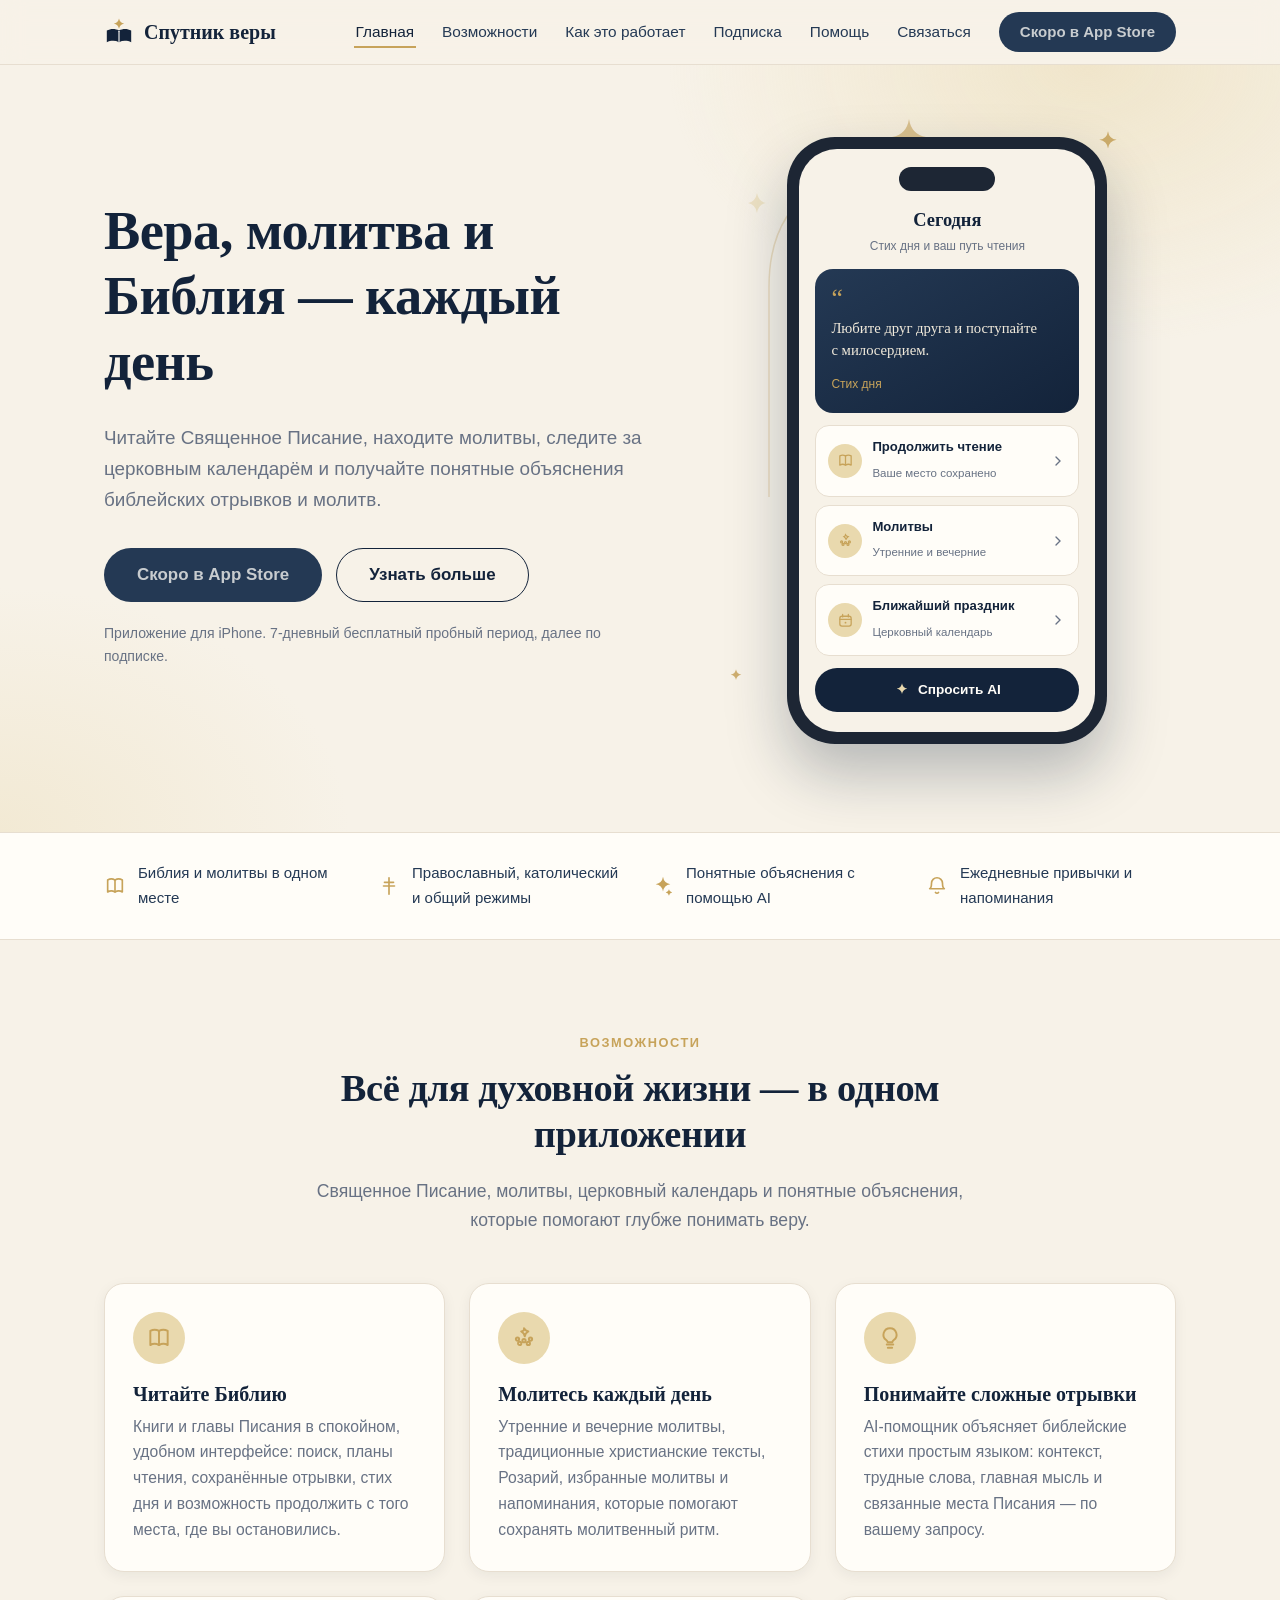
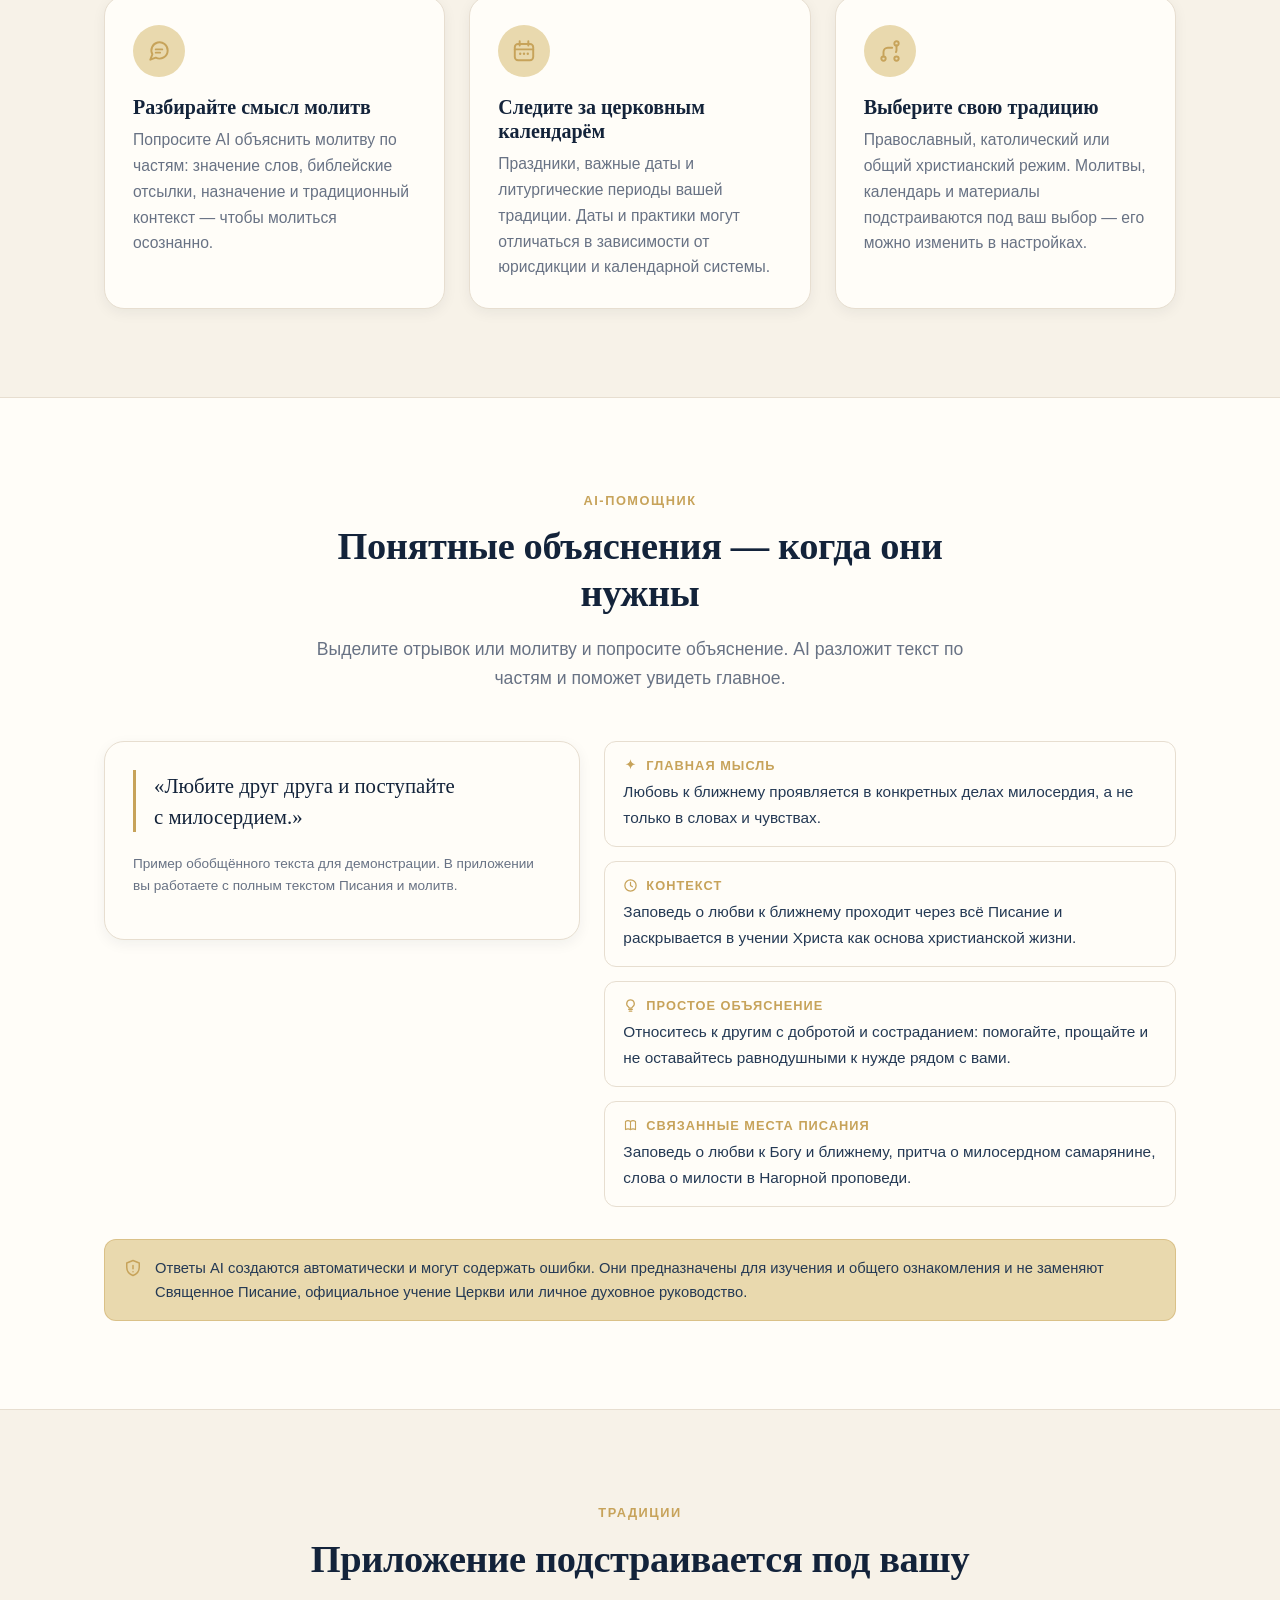
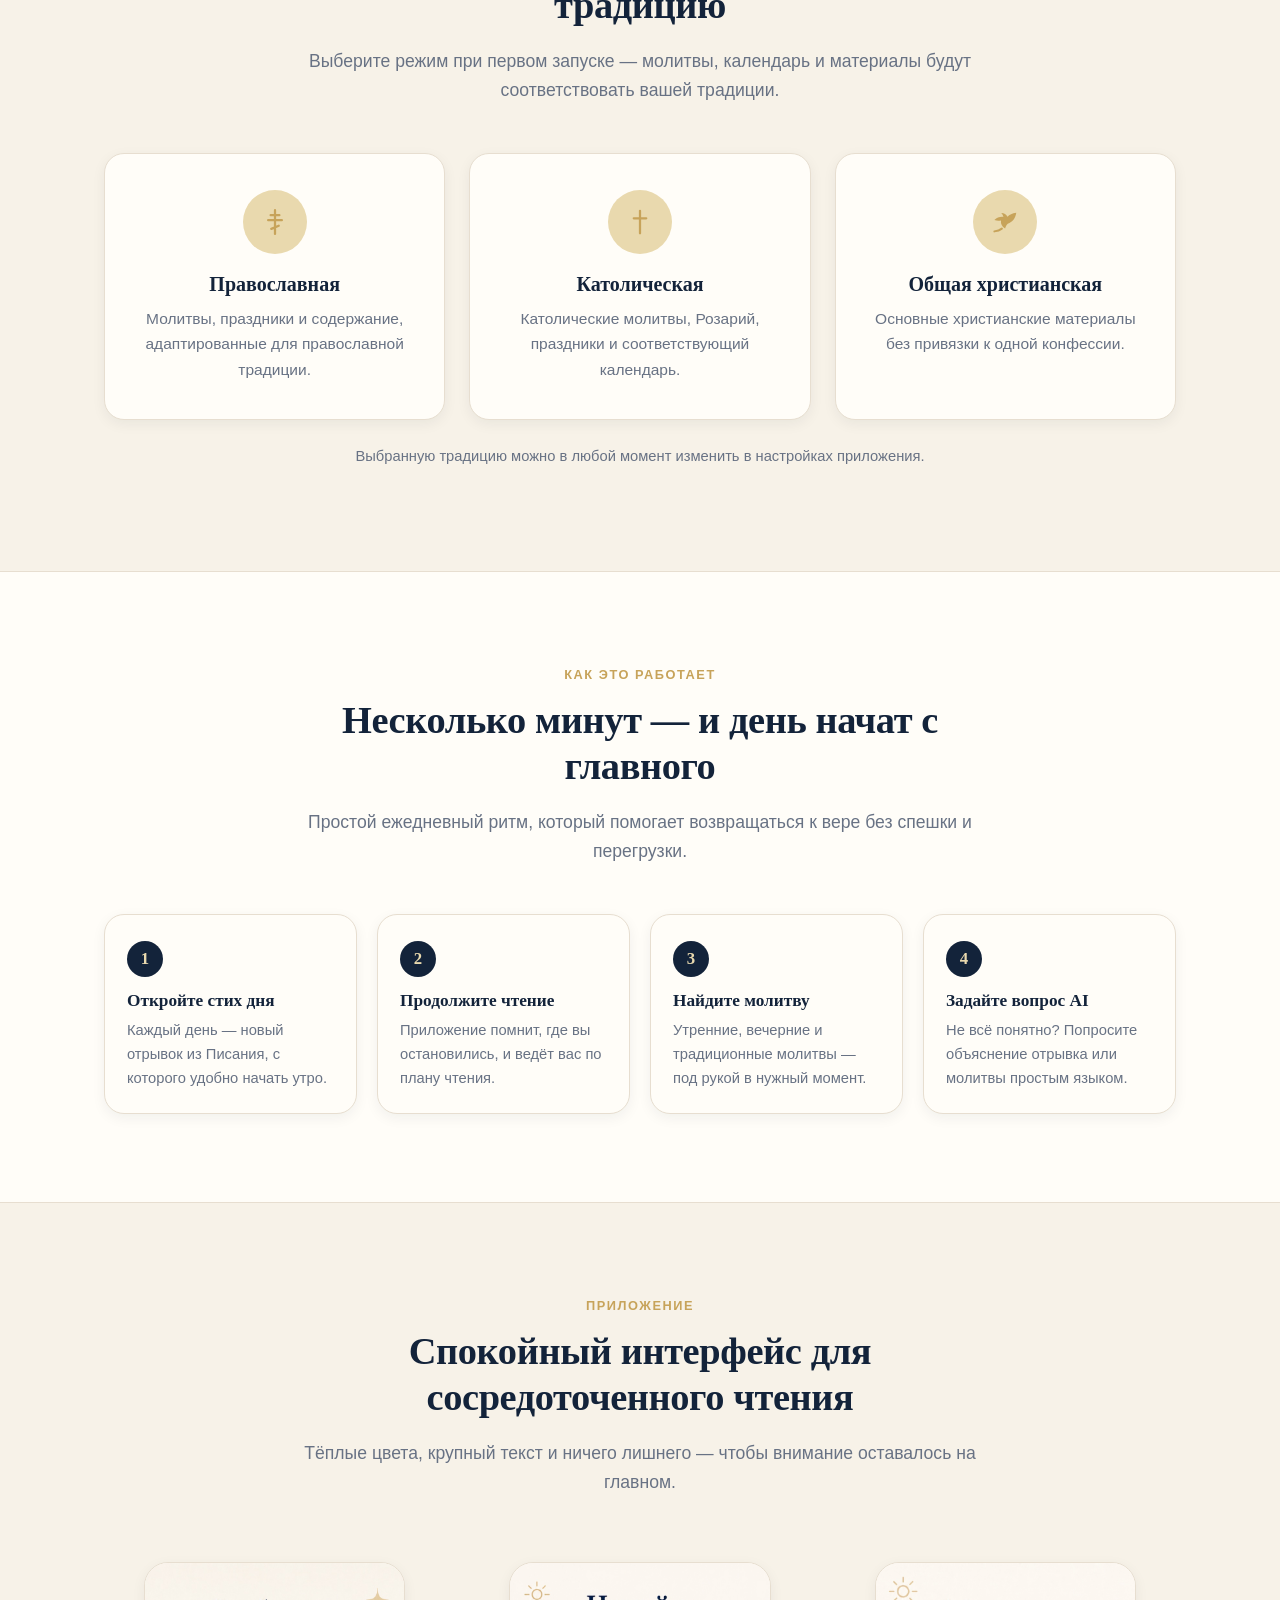
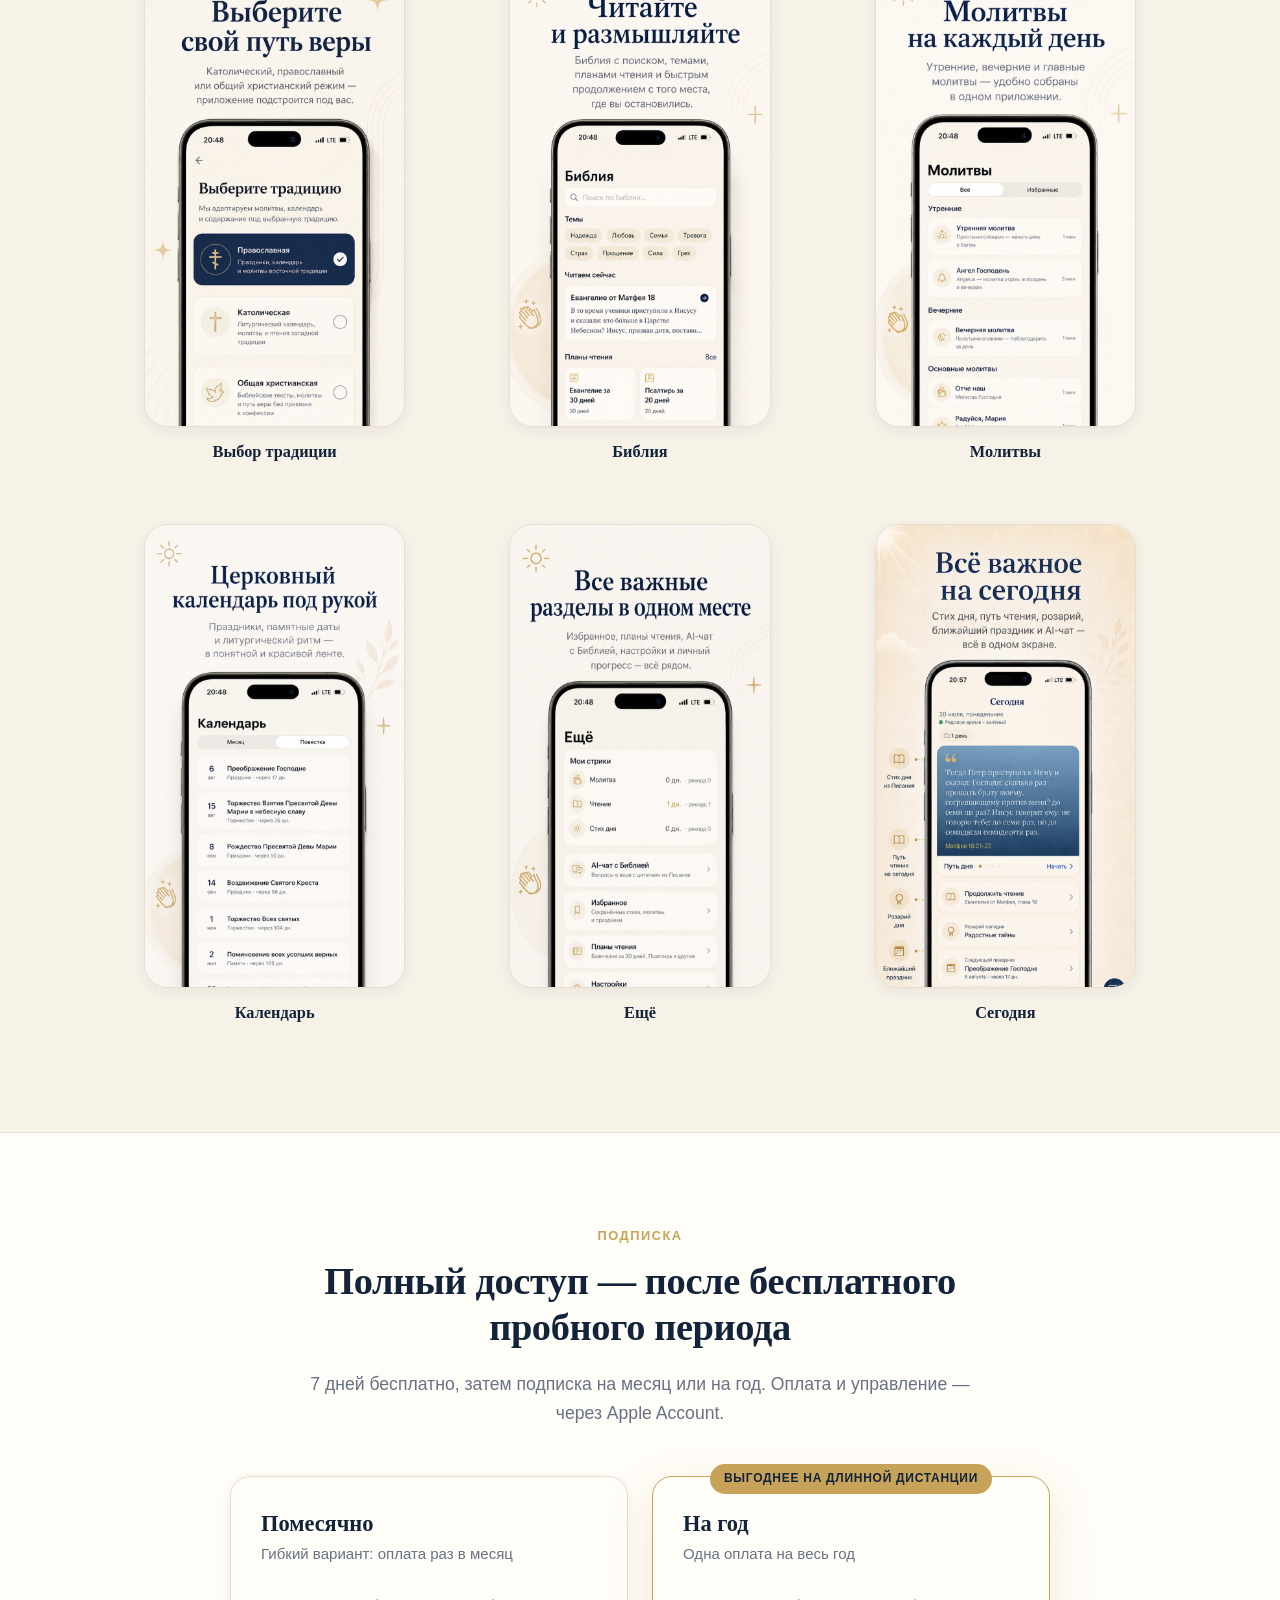
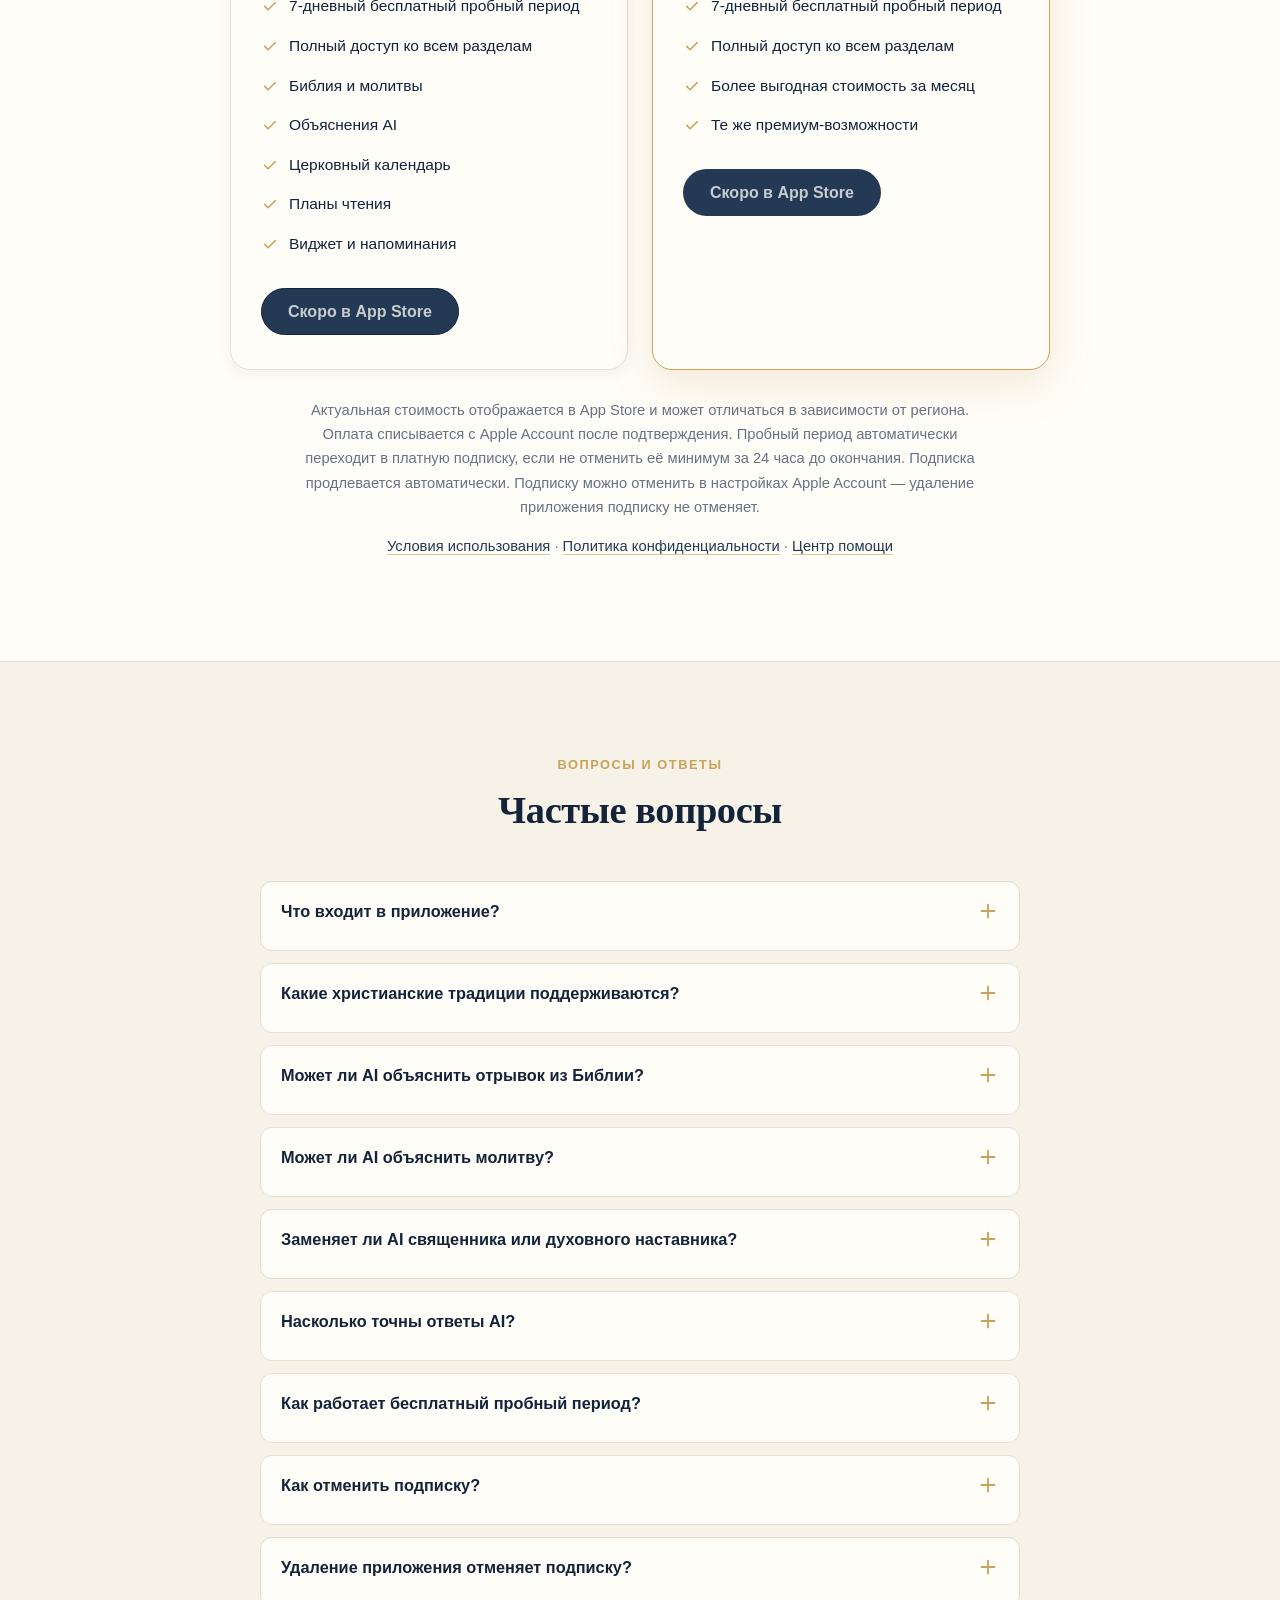
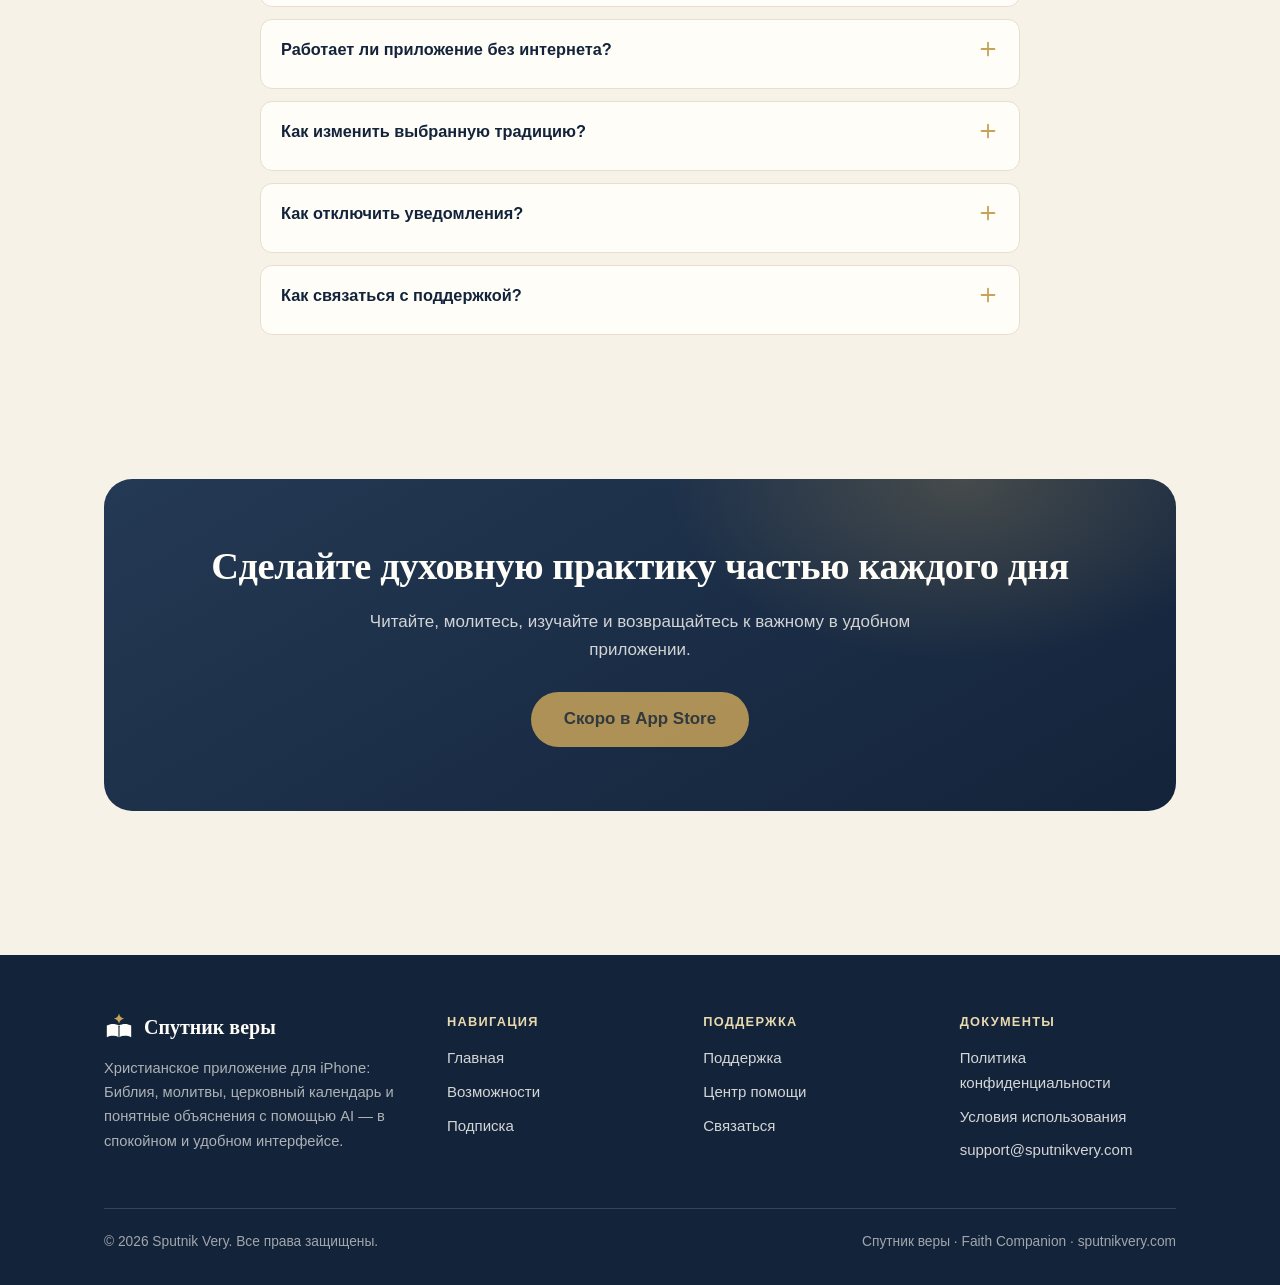
==== commit 92e74b70: "Reorder screenshots: tradition first, today last Co-Authored-By: Claude Fable 5 <noreply@anthropic.c" ====
--- a/index.html
+++ b/index.html
@@ -315,13 +315,13 @@
         <div class="shots">
           <figure class="shot">
             <div class="shot-frame">
-              <img src="/assets/screenshots/today.jpg" alt="Экран «Сегодня»: стих дня, путь чтения, розарий и ближайший праздник" loading="lazy" width="800" height="1732">
+              <img src="/assets/screenshots/tradition.jpg" alt="Экран выбора традиции: православная, католическая или общая христианская" loading="lazy" width="800" height="1732">
               <div class="shot-fallback" aria-hidden="true">
-                <span class="icon-disc"><svg viewBox="0 0 24 24" fill="none" stroke="currentColor" stroke-width="1.8" stroke-linecap="round" stroke-linejoin="round"><circle cx="12" cy="12" r="4"/><path d="M12 2v3M12 19v3M2 12h3M19 12h3M4.9 4.9l2.1 2.1M17 17l2.1 2.1M19.1 4.9 17 7M7 17l-2.1 2.1"/></svg></span>
+                <span class="icon-disc"><svg viewBox="0 0 24 24" fill="none" stroke="currentColor" stroke-width="1.8" stroke-linecap="round" stroke-linejoin="round"><circle cx="6" cy="19" r="2"/><circle cx="18" cy="5" r="2"/><circle cx="18" cy="19" r="2"/><path d="M6 17v-4a4 4 0 0 1 4-4h4M18 7v4a4 4 0 0 1-.5 2"/></svg></span>
                 <span>Скриншот скоро появится</span>
               </div>
             </div>
-            <figcaption class="shot-caption">Сегодня</figcaption>
+            <figcaption class="shot-caption">Выбор традиции</figcaption>
           </figure>
 
           <figure class="shot">
@@ -370,13 +370,13 @@
 
           <figure class="shot">
             <div class="shot-frame">
-              <img src="/assets/screenshots/tradition.jpg" alt="Экран выбора традиции: православная, католическая или общая христианская" loading="lazy" width="800" height="1732">
+              <img src="/assets/screenshots/today.jpg" alt="Экран «Сегодня»: стих дня, путь чтения, розарий и ближайший праздник" loading="lazy" width="800" height="1732">
               <div class="shot-fallback" aria-hidden="true">
-                <span class="icon-disc"><svg viewBox="0 0 24 24" fill="none" stroke="currentColor" stroke-width="1.8" stroke-linecap="round" stroke-linejoin="round"><circle cx="6" cy="19" r="2"/><circle cx="18" cy="5" r="2"/><circle cx="18" cy="19" r="2"/><path d="M6 17v-4a4 4 0 0 1 4-4h4M18 7v4a4 4 0 0 1-.5 2"/></svg></span>
+                <span class="icon-disc"><svg viewBox="0 0 24 24" fill="none" stroke="currentColor" stroke-width="1.8" stroke-linecap="round" stroke-linejoin="round"><circle cx="12" cy="12" r="4"/><path d="M12 2v3M12 19v3M2 12h3M19 12h3M4.9 4.9l2.1 2.1M17 17l2.1 2.1M19.1 4.9 17 7M7 17l-2.1 2.1"/></svg></span>
                 <span>Скриншот скоро появится</span>
               </div>
             </div>
-            <figcaption class="shot-caption">Выбор традиции</figcaption>
+            <figcaption class="shot-caption">Сегодня</figcaption>
           </figure>
         </div>
       </div>
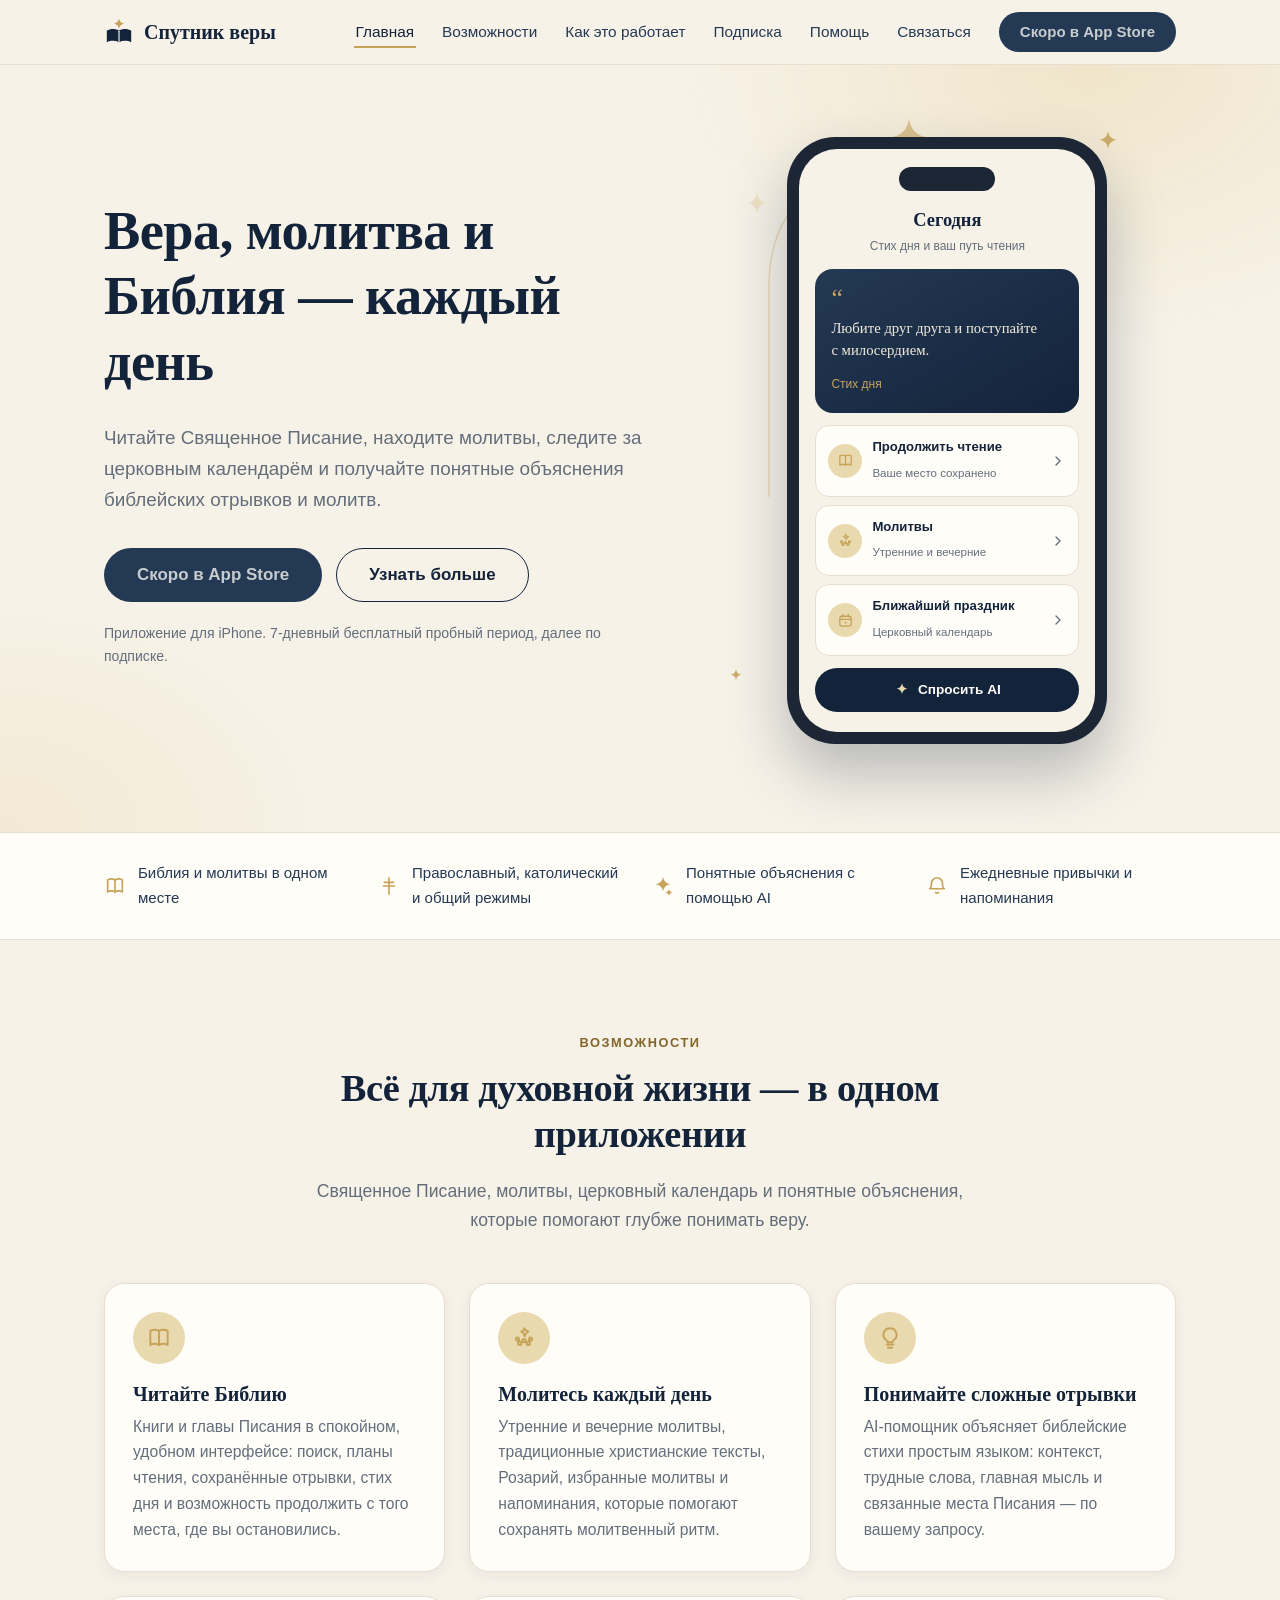
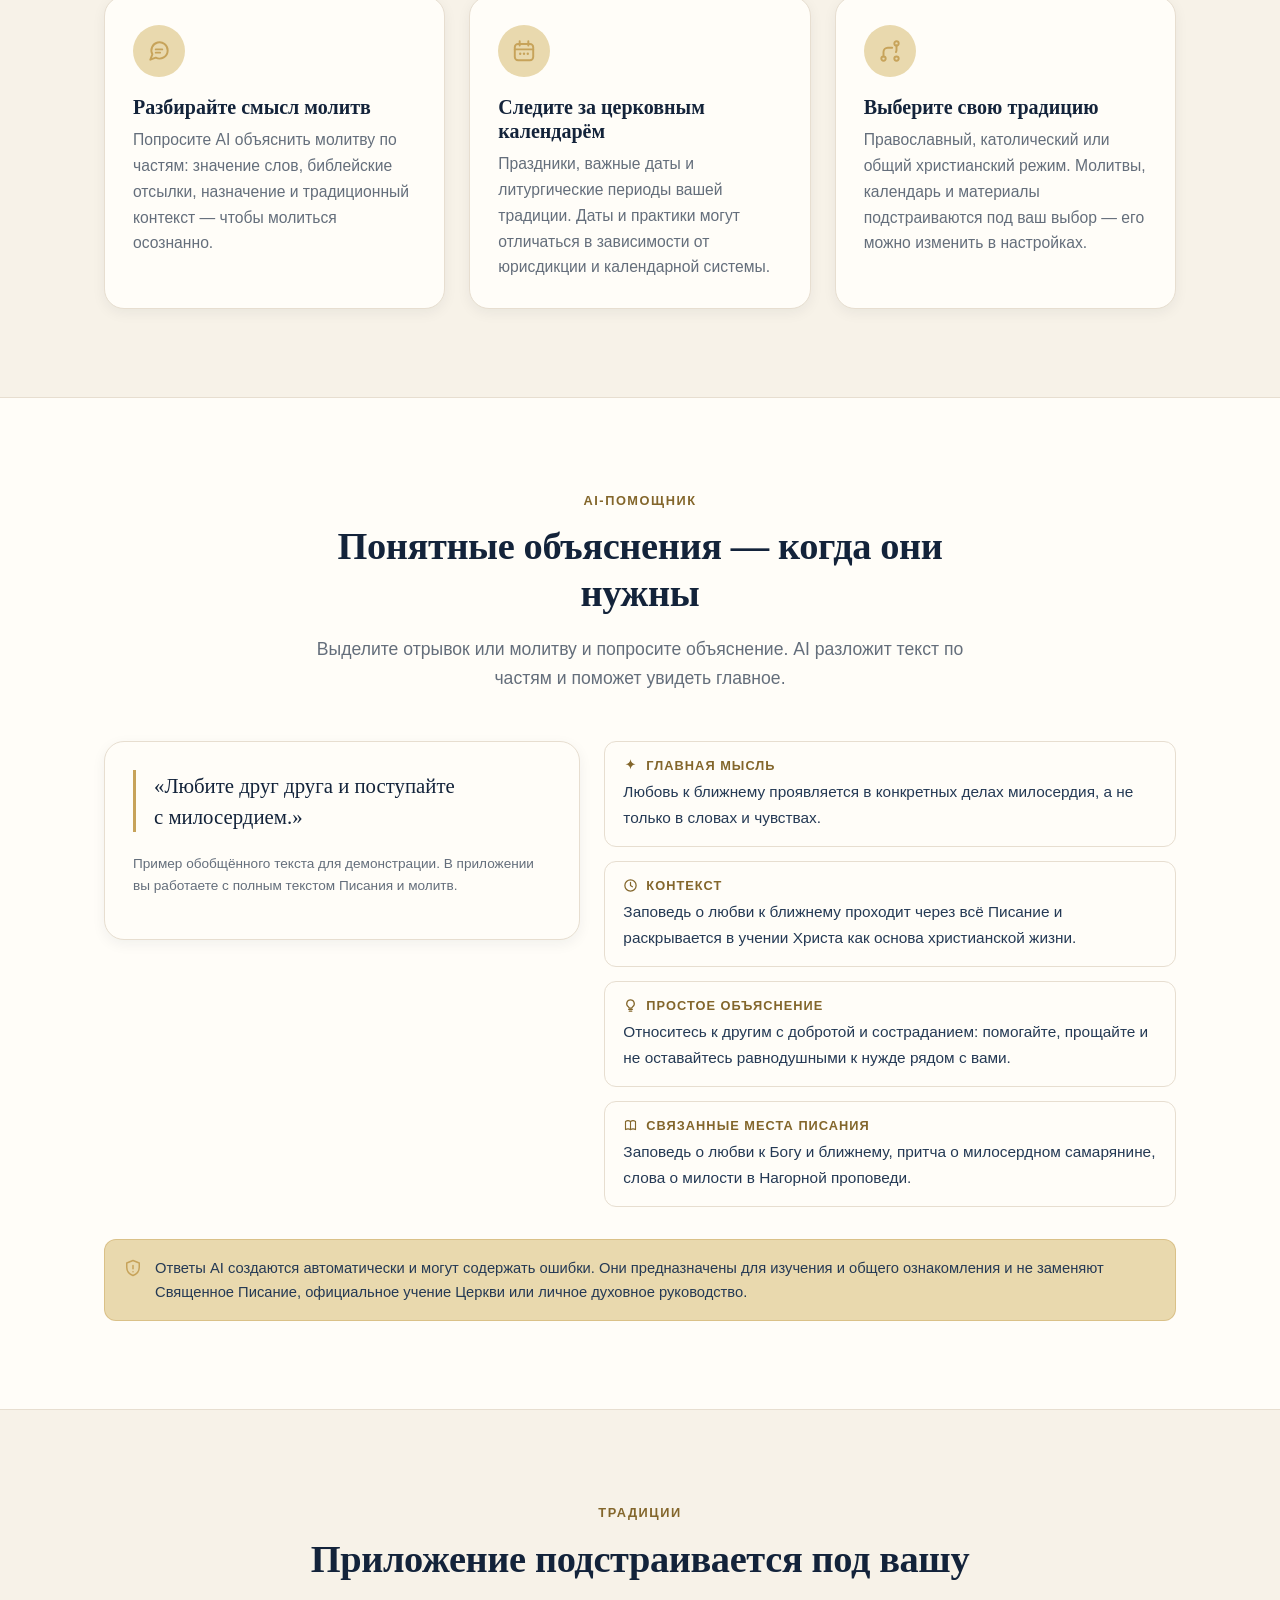
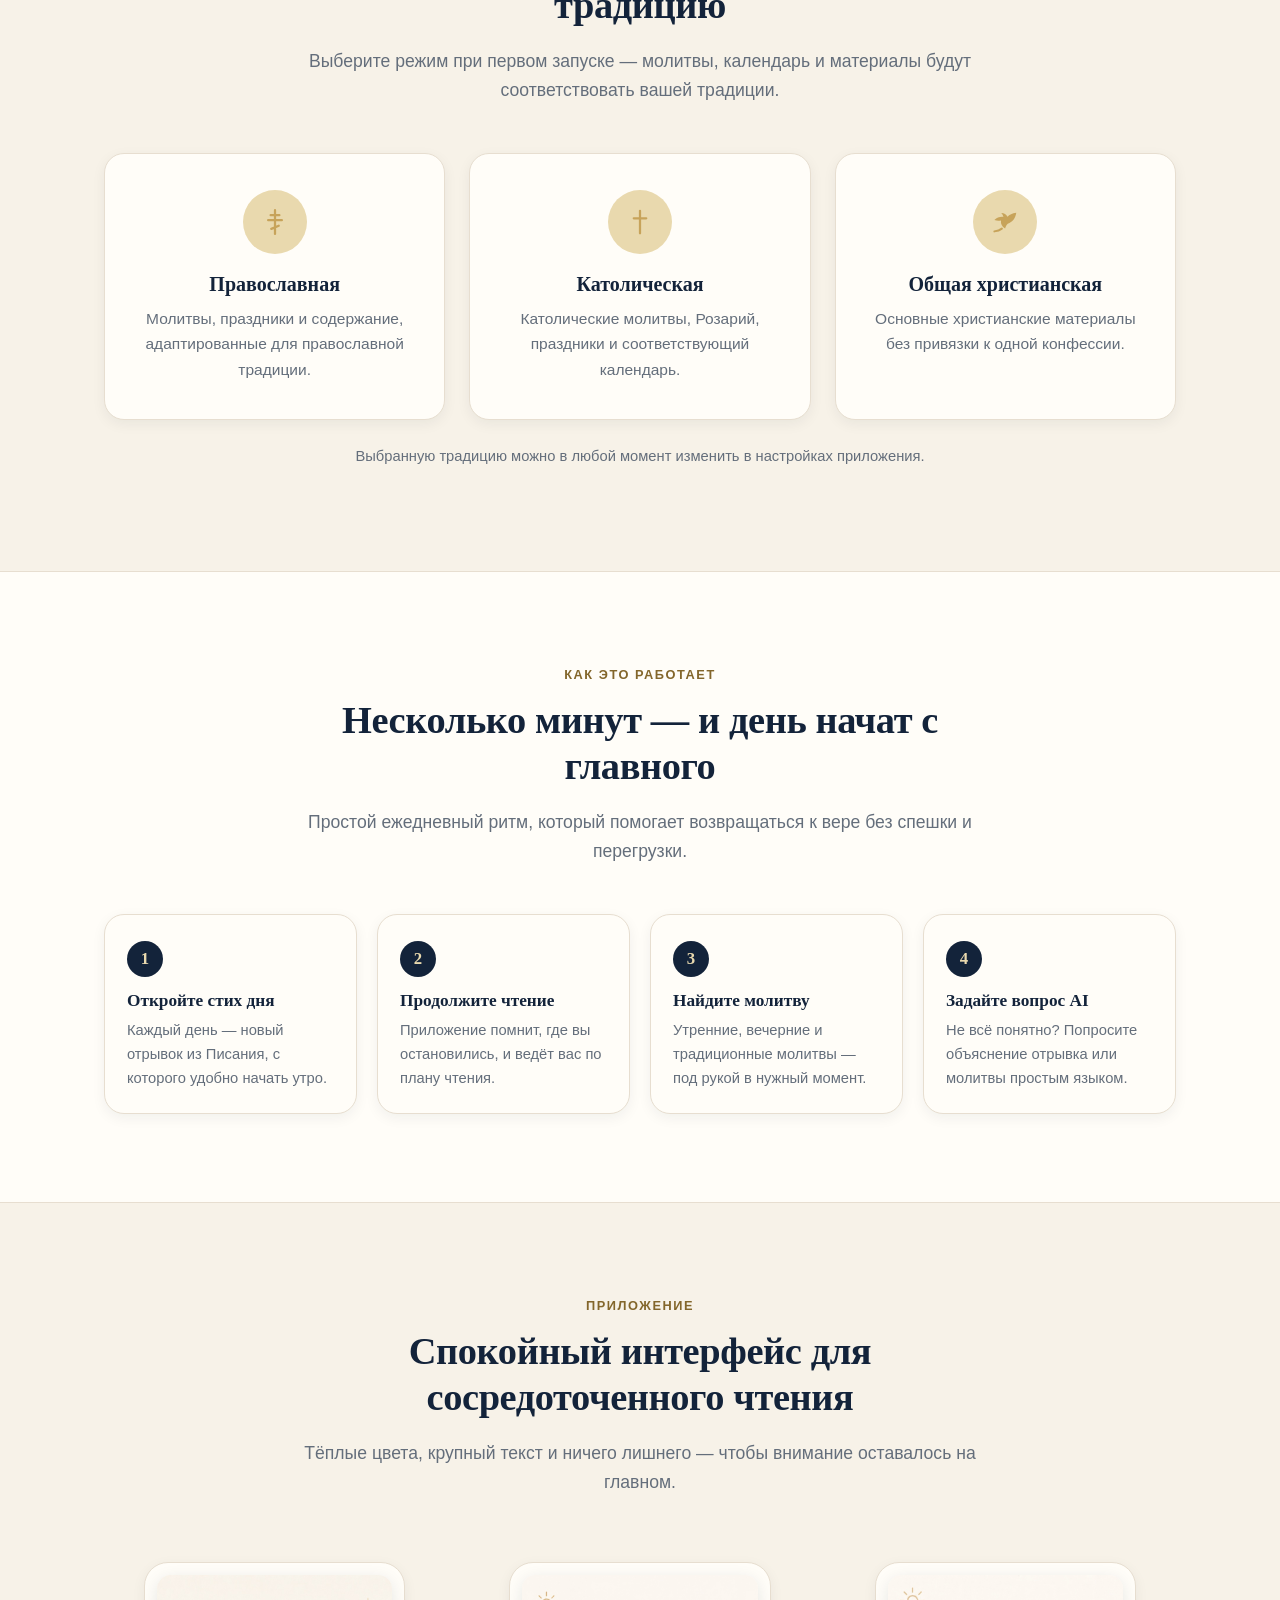
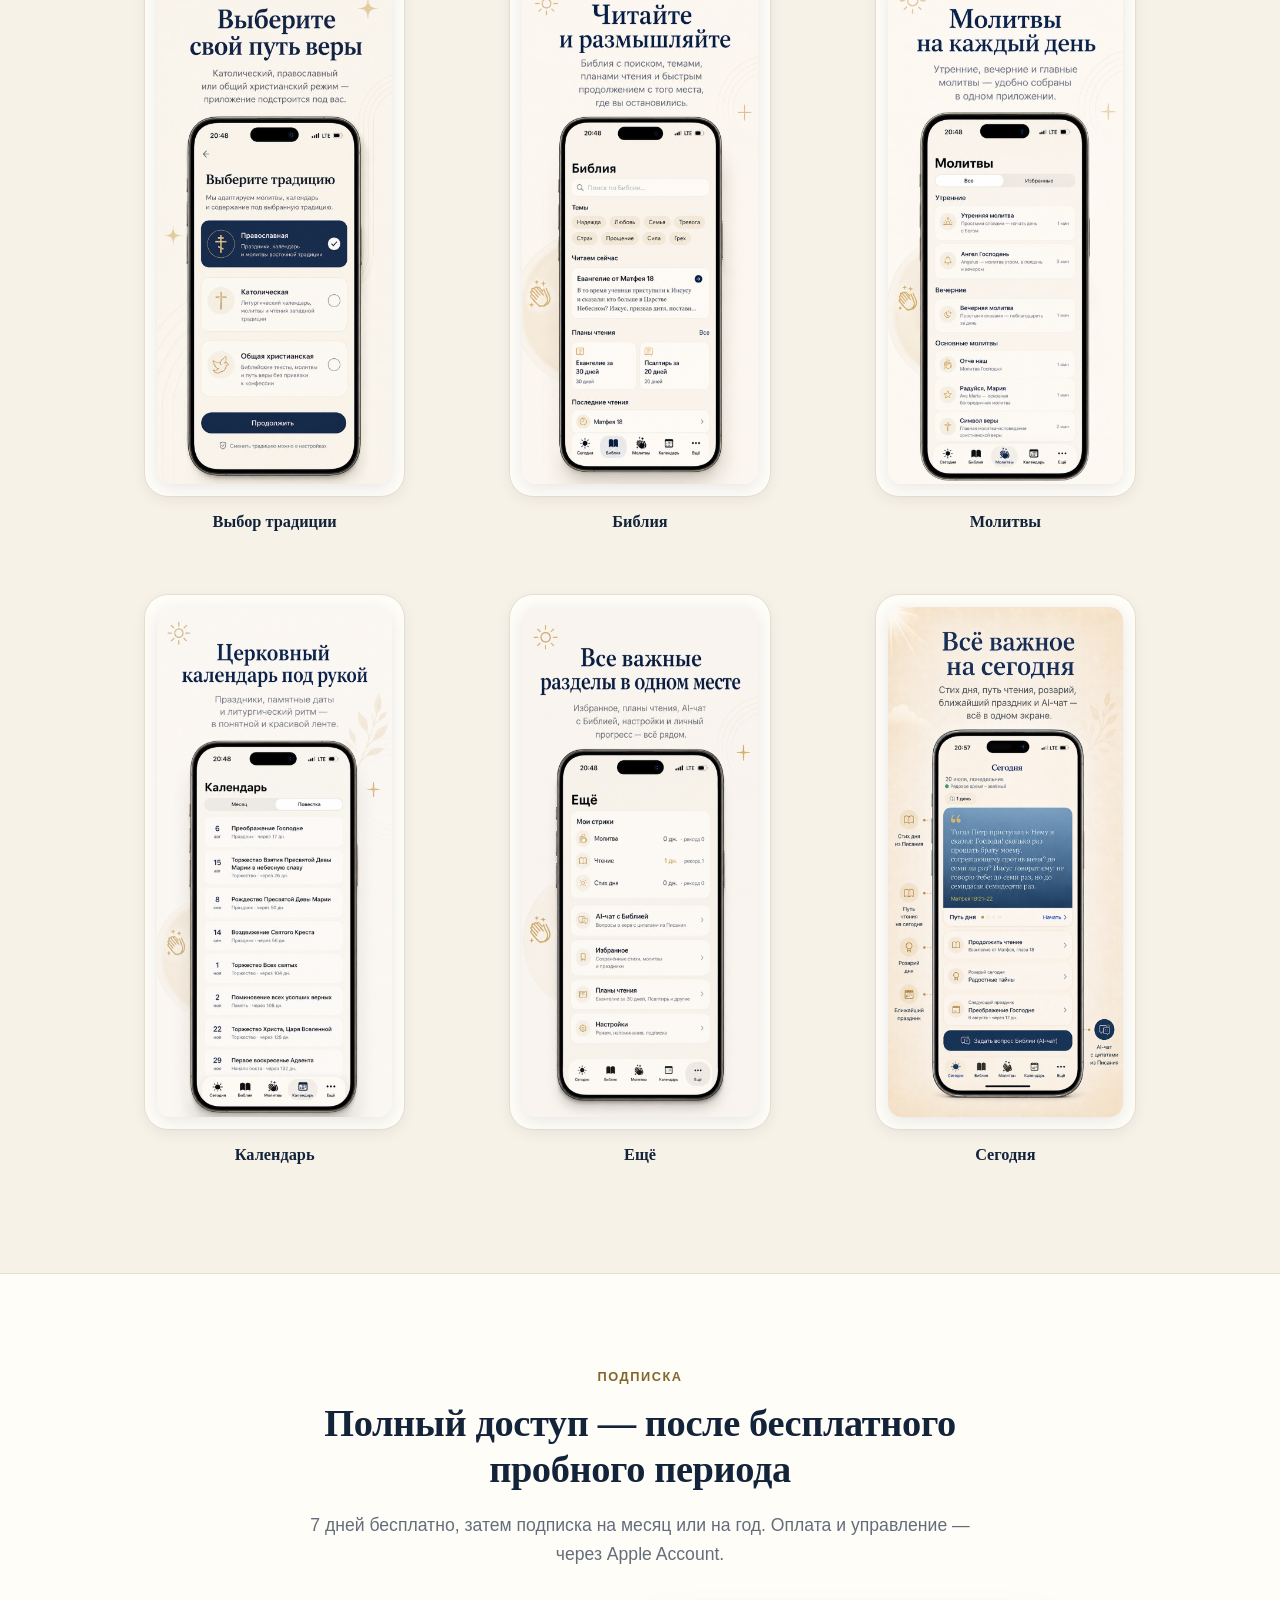
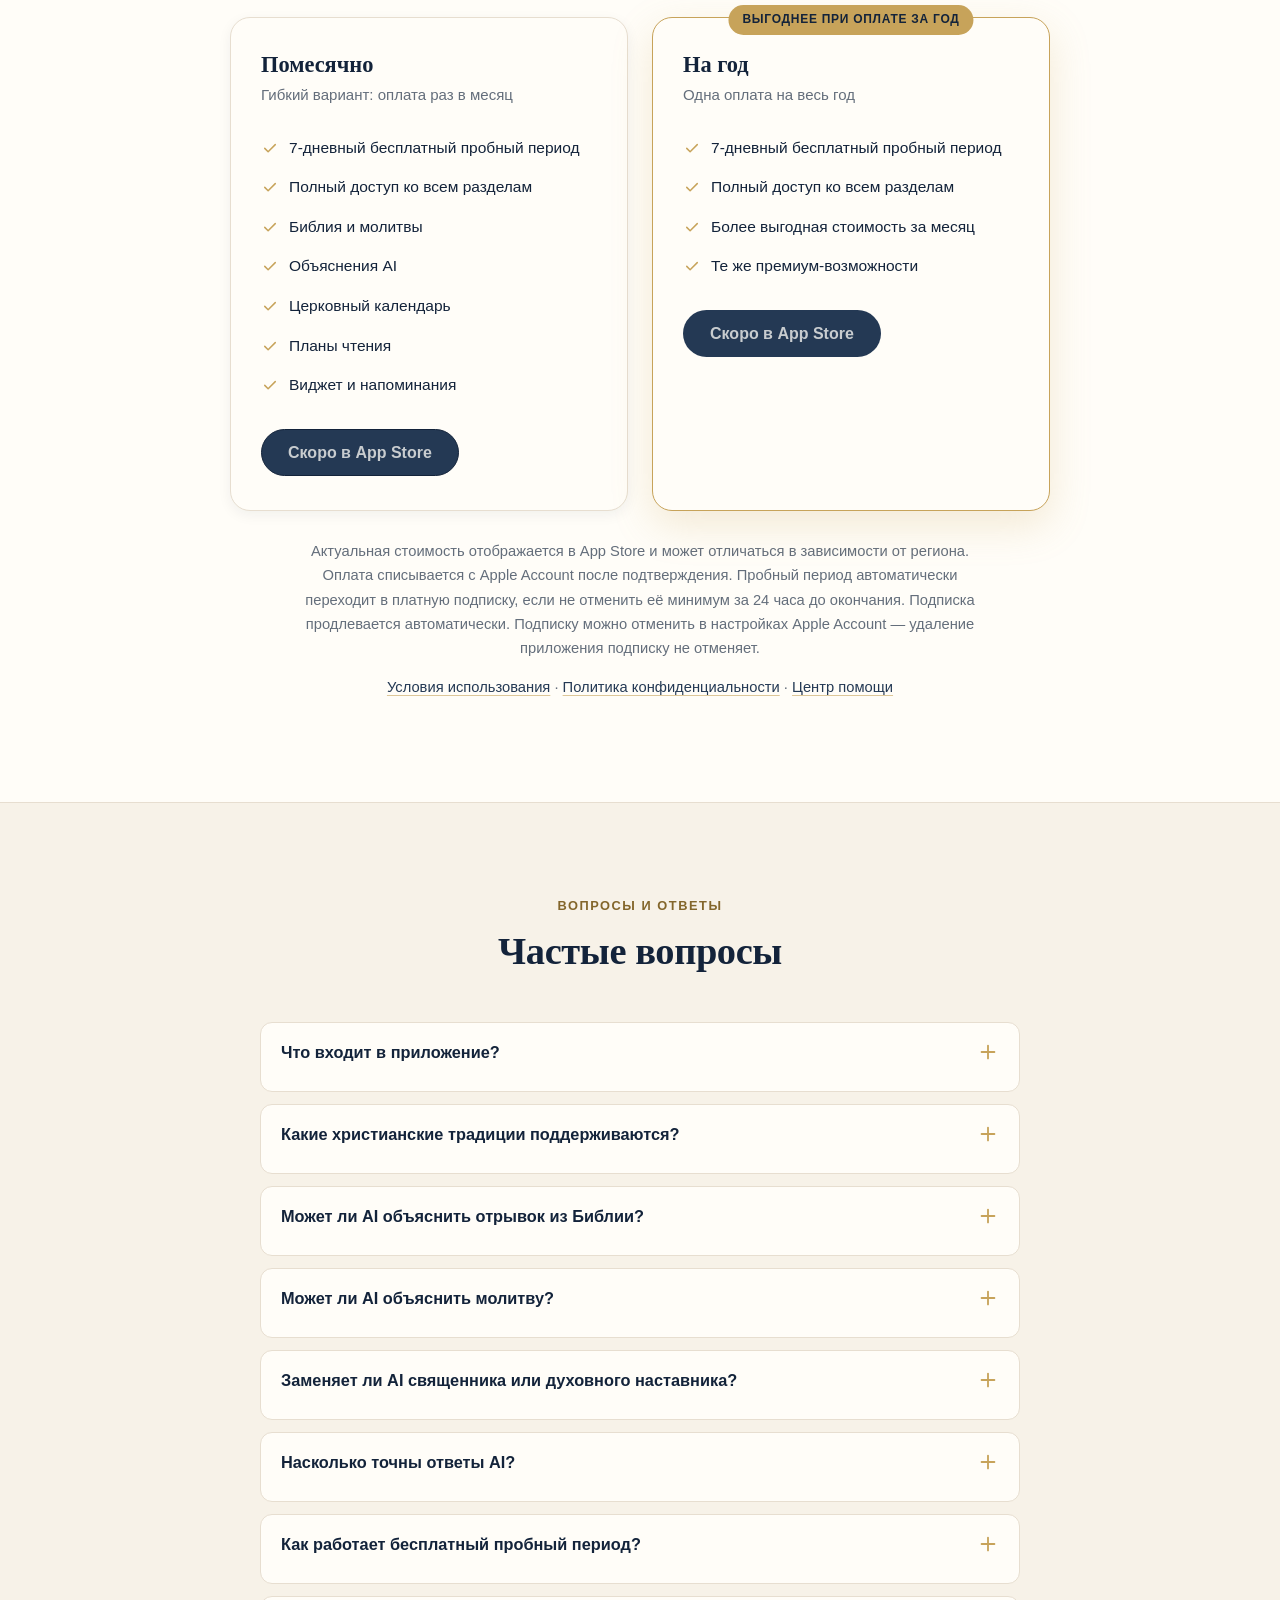
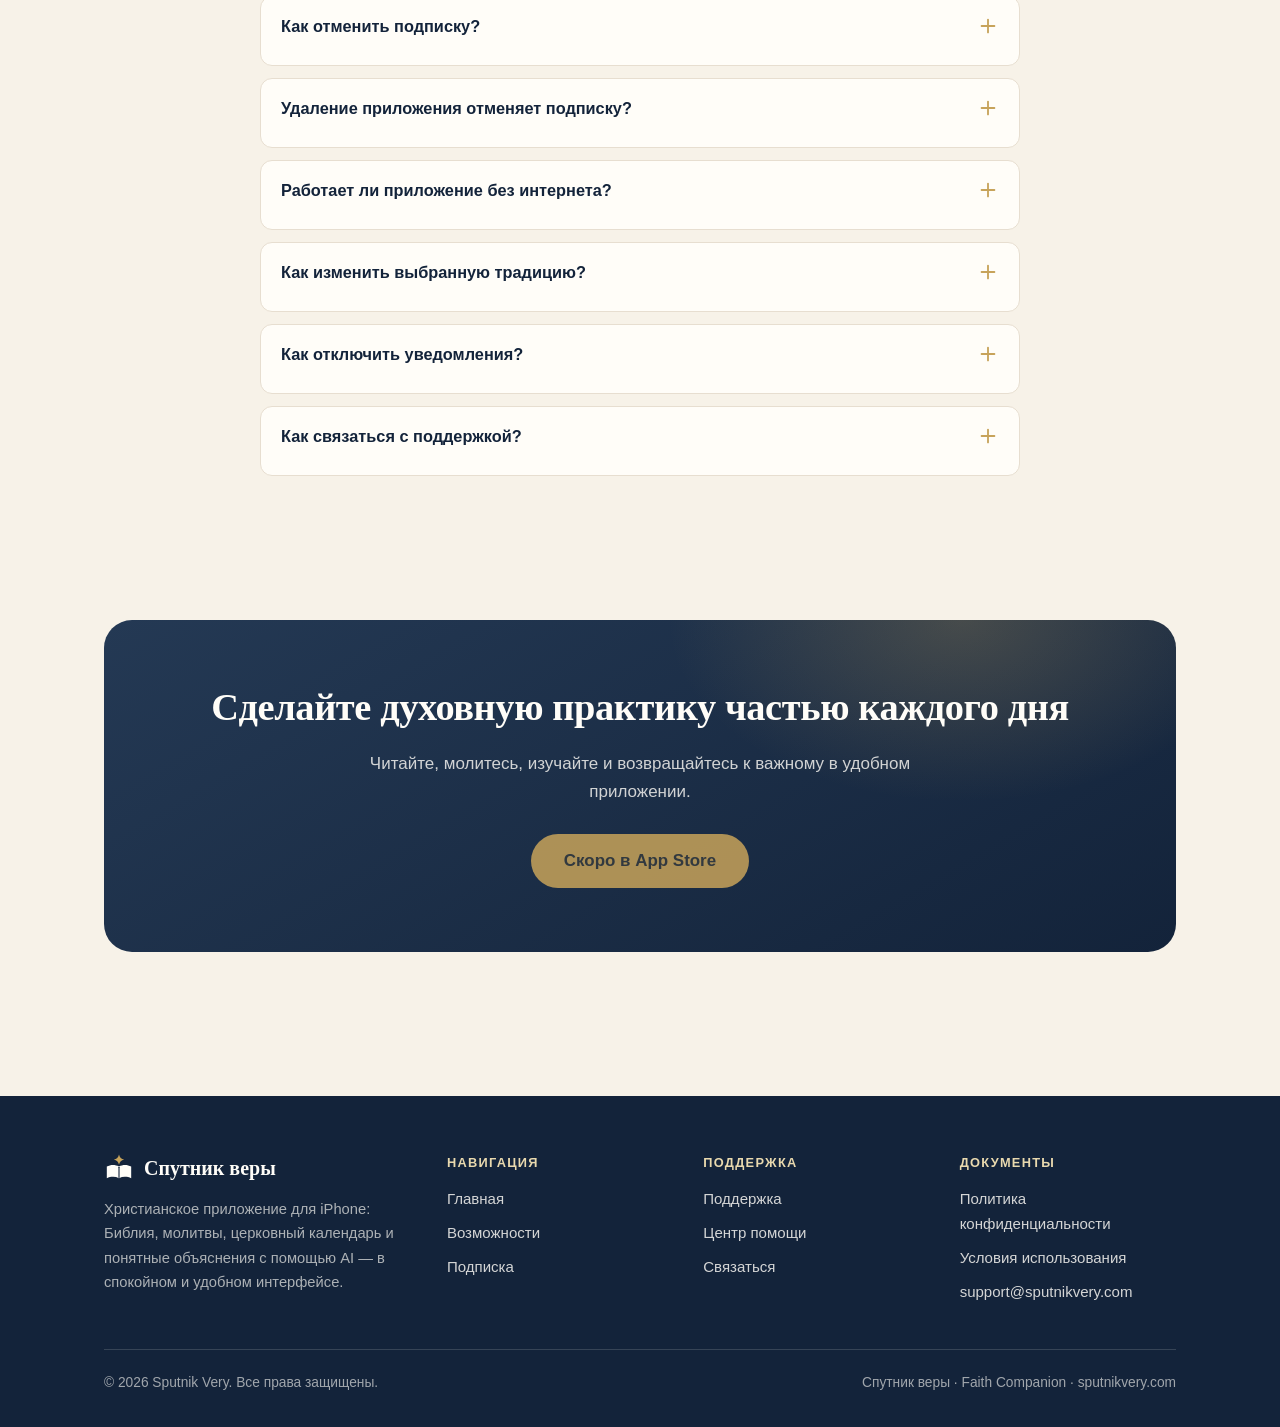
==== commit b38fa450: "Production readiness audit and final polish - Fix WCAG AA contrast: new --gold-deep (#83662B, 4.8:1)" ====
--- a/index.html
+++ b/index.html
@@ -15,10 +15,14 @@
   <meta property="og:description" content="Читайте Библию, находите молитвы, следите за церковным календарём и получайте понятные объяснения отрывков и молитв.">
   <meta property="og:url" content="https://sputnikvery.com/">
   <meta property="og:image" content="https://sputnikvery.com/assets/images/og-image.jpg">
+  <meta property="og:image:width" content="1200">
+  <meta property="og:image:height" content="630">
+  <meta property="og:image:alt" content="Приложение «Спутник веры» — экран «Сегодня» со стихом дня">
   <meta name="twitter:card" content="summary_large_image">
   <meta name="twitter:title" content="Спутник веры — Библия, молитвы и AI-помощник">
   <meta name="twitter:description" content="Читайте Библию, находите молитвы, следите за церковным календарём и получайте понятные объяснения отрывков и молитв.">
   <meta name="twitter:image" content="https://sputnikvery.com/assets/images/og-image.jpg">
+  <meta name="twitter:image:alt" content="Приложение «Спутник веры» — экран «Сегодня» со стихом дня">
 
   <link rel="icon" href="/assets/icons/favicon.svg" type="image/svg+xml">
   <link rel="apple-touch-icon" href="/assets/icons/apple-touch-icon.png">
@@ -315,7 +319,7 @@
         <div class="shots">
           <figure class="shot">
             <div class="shot-frame">
-              <img src="/assets/screenshots/tradition.jpg" alt="Экран выбора традиции: православная, католическая или общая христианская" loading="lazy" width="800" height="1732">
+              <img src="/assets/screenshots/tradition.jpg" alt="Экран выбора традиции: православная, католическая или общая христианская" loading="lazy" decoding="async" width="800" height="1732">
               <div class="shot-fallback" aria-hidden="true">
                 <span class="icon-disc"><svg viewBox="0 0 24 24" fill="none" stroke="currentColor" stroke-width="1.8" stroke-linecap="round" stroke-linejoin="round"><circle cx="6" cy="19" r="2"/><circle cx="18" cy="5" r="2"/><circle cx="18" cy="19" r="2"/><path d="M6 17v-4a4 4 0 0 1 4-4h4M18 7v4a4 4 0 0 1-.5 2"/></svg></span>
                 <span>Скриншот скоро появится</span>
@@ -326,7 +330,7 @@
 
           <figure class="shot">
             <div class="shot-frame">
-              <img src="/assets/screenshots/bible.jpg" alt="Экран «Библия»: книги и главы Священного Писания" loading="lazy">
+              <img src="/assets/screenshots/bible.jpg" alt="Экран «Библия»: книги и главы Священного Писания" loading="lazy" decoding="async" width="800" height="1732">
               <div class="shot-fallback" aria-hidden="true">
                 <span class="icon-disc"><svg viewBox="0 0 24 24" fill="none" stroke="currentColor" stroke-width="1.8" stroke-linecap="round" stroke-linejoin="round"><path d="M4 5.5C6.5 4 9.5 4 12 5.5c2.5-1.5 5.5-1.5 8 0v13c-2.5-1.5-5.5-1.5-8 0-2.5-1.5-5.5-1.5-8 0Z"/><path d="M12 5.5v13"/></svg></span>
                 <span>Скриншот скоро появится</span>
@@ -337,7 +341,7 @@
 
           <figure class="shot">
             <div class="shot-frame">
-              <img src="/assets/screenshots/prayers.jpg" alt="Экран «Молитвы»: библиотека молитв" loading="lazy">
+              <img src="/assets/screenshots/prayers.jpg" alt="Экран «Молитвы»: библиотека молитв" loading="lazy" decoding="async" width="800" height="1732">
               <div class="shot-fallback" aria-hidden="true">
                 <span class="icon-disc"><svg viewBox="0 0 24 24" fill="none" stroke="currentColor" stroke-width="1.8" stroke-linecap="round"><path d="M12 3c.9 1.8 2.2 2.7 4 3-1.8.9-3 2.2-3.3 4.5-.3-2.3-1.5-3.6-3.3-4.5 1.8-.3 3.1-1.2 2.6-3Z" stroke-linejoin="round"/><circle cx="12" cy="14.5" r="1.5"/><circle cx="8" cy="17" r="1.5"/><circle cx="16" cy="17" r="1.5"/><circle cx="6" cy="13" r="1.5"/><circle cx="18" cy="13" r="1.5"/></svg></span>
                 <span>Скриншот скоро появится</span>
@@ -348,7 +352,7 @@
 
           <figure class="shot">
             <div class="shot-frame">
-              <img src="/assets/screenshots/calendar.jpg" alt="Экран «Календарь»: церковные праздники и важные даты" loading="lazy">
+              <img src="/assets/screenshots/calendar.jpg" alt="Экран «Календарь»: церковные праздники и важные даты" loading="lazy" decoding="async" width="800" height="1732">
               <div class="shot-fallback" aria-hidden="true">
                 <span class="icon-disc"><svg viewBox="0 0 24 24" fill="none" stroke="currentColor" stroke-width="1.8" stroke-linecap="round" stroke-linejoin="round"><rect x="3.5" y="5.5" width="17" height="15" rx="3"/><path d="M8 3v4M16 3v4M3.5 10.5h17"/></svg></span>
                 <span>Скриншот скоро появится</span>
@@ -359,7 +363,7 @@
 
           <figure class="shot">
             <div class="shot-frame">
-              <img src="/assets/screenshots/more.jpg" alt="Экран «Ещё»: настройки и дополнительные разделы" loading="lazy">
+              <img src="/assets/screenshots/more.jpg" alt="Экран «Ещё»: настройки и дополнительные разделы" loading="lazy" decoding="async" width="800" height="1732">
               <div class="shot-fallback" aria-hidden="true">
                 <span class="icon-disc"><svg viewBox="0 0 24 24" fill="none" stroke="currentColor" stroke-width="1.8" stroke-linecap="round"><circle cx="5" cy="12" r="1.6" fill="currentColor" stroke="none"/><circle cx="12" cy="12" r="1.6" fill="currentColor" stroke="none"/><circle cx="19" cy="12" r="1.6" fill="currentColor" stroke="none"/></svg></span>
                 <span>Скриншот скоро появится</span>
@@ -370,7 +374,7 @@
 
           <figure class="shot">
             <div class="shot-frame">
-              <img src="/assets/screenshots/today.jpg" alt="Экран «Сегодня»: стих дня, путь чтения, розарий и ближайший праздник" loading="lazy" width="800" height="1732">
+              <img src="/assets/screenshots/today.jpg" alt="Экран «Сегодня»: стих дня, путь чтения, розарий и ближайший праздник" loading="lazy" decoding="async" width="800" height="1732">
               <div class="shot-fallback" aria-hidden="true">
                 <span class="icon-disc"><svg viewBox="0 0 24 24" fill="none" stroke="currentColor" stroke-width="1.8" stroke-linecap="round" stroke-linejoin="round"><circle cx="12" cy="12" r="4"/><path d="M12 2v3M12 19v3M2 12h3M19 12h3M4.9 4.9l2.1 2.1M17 17l2.1 2.1M19.1 4.9 17 7M7 17l-2.1 2.1"/></svg></span>
                 <span>Скриншот скоро появится</span>
@@ -408,7 +412,7 @@
           </article>
 
           <article class="card price-card is-featured">
-            <span class="price-badge">Выгоднее на длинной дистанции</span>
+            <span class="price-badge">Выгоднее при оплате за год</span>
             <h3>На год</h3>
             <p class="price-sub">Одна оплата на весь год</p>
             <ul>
--- a/assets/css/styles.css
+++ b/assets/css/styles.css
@@ -8,9 +8,10 @@
   --navy: #13233A;
   --navy-2: #243954;
   --gold: #C7A35A;
+  --gold-deep: #83662B;
   --gold-soft: #E9D9AE;
   --card: #FFFDF8;
-  --muted: #687284;
+  --muted: #646E7B;
   --border: #E7DED0;
 
   --font-sans: -apple-system, BlinkMacSystemFont, "Segoe UI", Arial, sans-serif;
@@ -56,6 +57,7 @@
   line-height: 1.65;
   color: var(--navy);
   background: var(--bg);
+  overflow-x: hidden;
   overflow-x: clip;
 }
 
@@ -148,7 +150,7 @@
   font-weight: 600;
   letter-spacing: 0.12em;
   text-transform: uppercase;
-  color: var(--gold);
+  color: var(--gold-deep);
   margin-bottom: 12px;
 }
 
@@ -221,16 +223,6 @@
   transform: translateY(-2px);
 }
 
-.btn-gold {
-  background: var(--gold);
-  color: var(--navy);
-}
-
-.btn-gold:hover {
-  background: #b8934c;
-  transform: translateY(-2px);
-}
-
 .btn[aria-disabled="true"] {
   background: var(--navy-2);
   color: rgba(255, 253, 248, 0.75);
@@ -396,6 +388,7 @@
 .hero {
   position: relative;
   padding-block: 72px 88px;
+  overflow: hidden;
   overflow: clip;
 }
 
@@ -628,12 +621,6 @@
   gap: 24px;
 }
 
-.grid-2 {
-  display: grid;
-  grid-template-columns: repeat(2, 1fr);
-  gap: 24px;
-}
-
 .feature-card h3 {
   margin-bottom: 8px;
 }
@@ -694,7 +681,7 @@
   font-weight: 600;
   letter-spacing: 0.08em;
   text-transform: uppercase;
-  color: var(--gold);
+  color: var(--gold-deep);
   margin-bottom: 6px;
 }
 
@@ -824,10 +811,11 @@
 }
 
 .shot-frame {
-  position: relative;
-  aspect-ratio: 9 / 16;
+  display: flex;
+  align-items: center;
+  justify-content: center;
+  padding: 12px;
   border-radius: 24px;
-  overflow: hidden;
   border: 1px solid var(--border);
   background: var(--card);
   box-shadow: var(--shadow-soft);
@@ -841,10 +829,17 @@
 
 .shot-frame img {
   width: 100%;
-  height: 100%;
-  object-fit: cover;
-  object-position: top;
+  height: auto;
+  object-fit: contain;
   display: block;
+  border-radius: 14px;
+  box-shadow: 0 4px 16px rgba(19, 35, 58, 0.1);
+}
+
+.shot-frame.is-missing {
+  position: relative;
+  aspect-ratio: 9 / 17;
+  overflow: hidden;
 }
 
 .shot-frame.is-missing img {
@@ -1352,7 +1347,7 @@
   font-family: var(--font-serif);
   font-size: clamp(4rem, 12vw, 7rem);
   font-weight: 600;
-  color: var(--gold);
+  color: var(--gold-deep);
   line-height: 1;
   margin-bottom: 8px;
 }
@@ -1478,7 +1473,6 @@
   }
 
   .grid-3,
-  .grid-2,
   .shots,
   .journey,
   .pricing,
